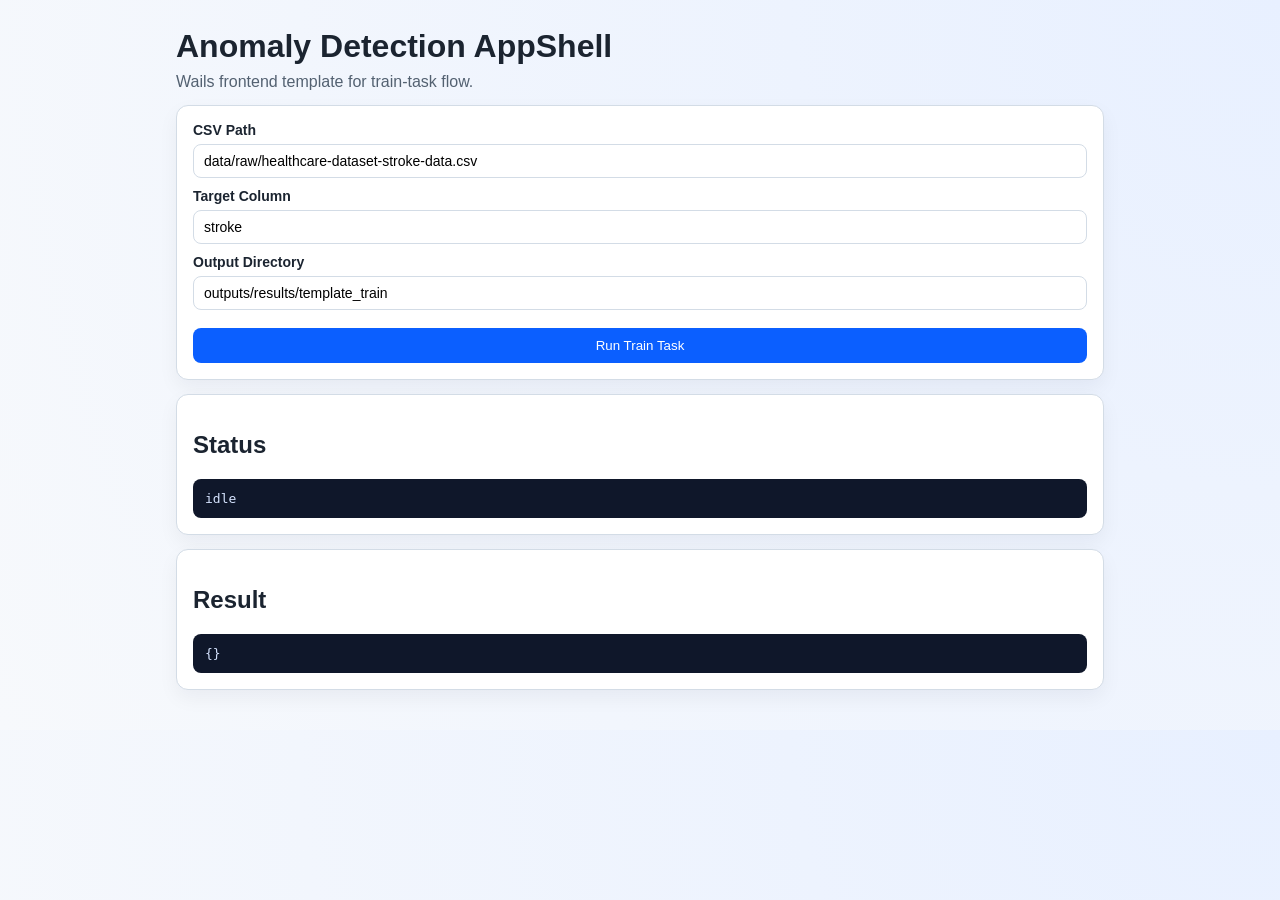
==== appshell/frontend/index.html @ bd03c935 "background" ====
<!doctype html>
<html lang="en">
  <head>
    <meta charset="UTF-8" />
    <meta name="viewport" content="width=device-width, initial-scale=1.0" />
    <title>Anomaly AppShell</title>
    <link rel="stylesheet" href="./src/style.css" />
  </head>
  <body>
    <main class="layout">
      <header>
        <h1>Anomaly Detection AppShell</h1>
        <p>Wails frontend template for train-task flow.</p>
      </header>

      <section class="card">
        <form id="train-form">
          <label>
            CSV Path
            <input id="csv-path" type="text" value="data/raw/healthcare-dataset-stroke-data.csv" required />
          </label>

          <label>
            Target Column
            <input id="target-col" type="text" value="stroke" required />
          </label>

          <label>
            Output Directory
            <input id="output-dir" type="text" value="outputs/results/template_train" />
          </label>

          <button id="run-btn" type="submit">Run Train Task</button>
        </form>
      </section>

      <section class="card">
        <h2>Status</h2>
        <pre id="status-box">idle</pre>
      </section>

      <section class="card">
        <h2>Result</h2>
        <pre id="result-box">{}</pre>
      </section>
    </main>

    <script type="module" src="./src/main.js"></script>
  </body>
</html>
---- appshell/frontend/src/style.css ----
:root {
  --bg: #f7f9fc;
  --fg: #1b2430;
  --card: #ffffff;
  --line: #d3dce6;
  --brand: #0b5fff;
}

* {
  box-sizing: border-box;
}

body {
  margin: 0;
  color: var(--fg);
  background: radial-gradient(circle at top right, #e8f0ff, var(--bg));
  font-family: "Segoe UI", "PingFang SC", "Microsoft YaHei", sans-serif;
}

.layout {
  max-width: 960px;
  margin: 0 auto;
  padding: 28px 16px 40px;
}

h1 {
  margin: 0 0 8px;
}

p {
  margin: 0;
  color: #536171;
}

.card {
  background: var(--card);
  border: 1px solid var(--line);
  border-radius: 12px;
  padding: 16px;
  margin-top: 14px;
  box-shadow: 0 8px 20px rgba(16, 24, 40, 0.05);
}

form {
  display: grid;
  grid-template-columns: 1fr;
  gap: 10px;
}

label {
  display: grid;
  gap: 6px;
  font-weight: 600;
  font-size: 14px;
}

input {
  padding: 8px 10px;
  border: 1px solid var(--line);
  border-radius: 8px;
  font-size: 14px;
}

button {
  margin-top: 8px;
  border: none;
  border-radius: 8px;
  padding: 10px 14px;
  color: #fff;
  background: var(--brand);
  cursor: pointer;
}

button:disabled {
  background: #8ea9de;
  cursor: not-allowed;
}

pre {
  margin: 0;
  padding: 12px;
  border-radius: 8px;
  background: #0f172a;
  color: #d6e4ff;
  white-space: pre-wrap;
  word-break: break-word;
}
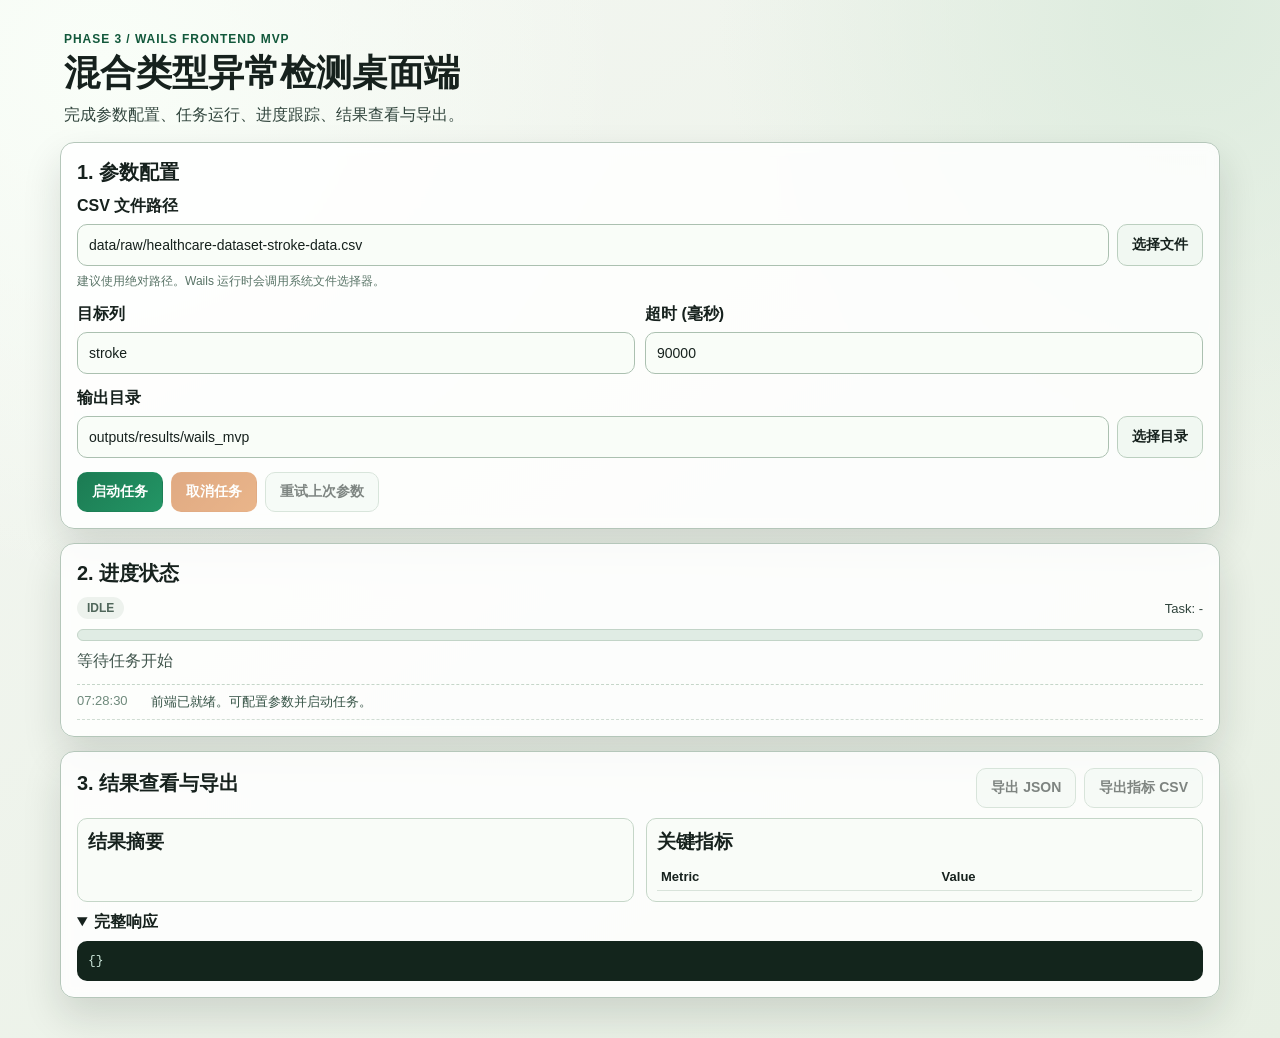
==== commit 8dc1a6d2: "phase3" ====
--- a/appshell/frontend/index.html
+++ b/appshell/frontend/index.html
@@ -1,50 +1,111 @@
 <!doctype html>
-<html lang="en">
+<html lang="zh-CN">
   <head>
     <meta charset="UTF-8" />
     <meta name="viewport" content="width=device-width, initial-scale=1.0" />
-    <title>Anomaly AppShell</title>
+    <title>Anomaly AppShell MVP</title>
     <link rel="stylesheet" href="./src/style.css" />
   </head>
   <body>
-    <main class="layout">
-      <header>
-        <h1>Anomaly Detection AppShell</h1>
-        <p>Wails frontend template for train-task flow.</p>
+    <main class="shell">
+      <header class="hero">
+        <p class="hero-kicker">Phase 3 / Wails Frontend MVP</p>
+        <h1>混合类型异常检测桌面端</h1>
+        <p class="hero-subtitle">完成参数配置、任务运行、进度跟踪、结果查看与导出。</p>
       </header>
 
-      <section class="card">
+      <section class="panel config-panel">
+        <h2>1. 参数配置</h2>
         <form id="train-form">
-          <label>
-            CSV Path
-            <input id="csv-path" type="text" value="data/raw/healthcare-dataset-stroke-data.csv" required />
-          </label>
+          <div class="field">
+            <label for="csv-path">CSV 文件路径</label>
+            <div class="row-input">
+              <input id="csv-path" type="text" value="data/raw/healthcare-dataset-stroke-data.csv" required />
+              <button id="choose-csv-btn" class="btn-secondary" type="button">选择文件</button>
+            </div>
+            <small>建议使用绝对路径。Wails 运行时会调用系统文件选择器。</small>
+          </div>
 
-          <label>
-            Target Column
-            <input id="target-col" type="text" value="stroke" required />
-          </label>
+          <div class="field-grid">
+            <div class="field">
+              <label for="target-col">目标列</label>
+              <input id="target-col" type="text" value="stroke" required />
+            </div>
+            <div class="field">
+              <label for="timeout-ms">超时 (毫秒)</label>
+              <input id="timeout-ms" type="number" value="90000" min="1000" step="1000" />
+            </div>
+          </div>
 
-          <label>
-            Output Directory
-            <input id="output-dir" type="text" value="outputs/results/template_train" />
-          </label>
+          <div class="field">
+            <label for="output-dir">输出目录</label>
+            <div class="row-input">
+              <input id="output-dir" type="text" value="outputs/results/wails_mvp" />
+              <button id="choose-output-btn" class="btn-secondary" type="button">选择目录</button>
+            </div>
+          </div>
 
-          <button id="run-btn" type="submit">Run Train Task</button>
+          <div class="actions">
+            <button id="run-btn" class="btn-primary" type="submit">启动任务</button>
+            <button id="cancel-btn" class="btn-warning" type="button" disabled>取消任务</button>
+            <button id="retry-btn" class="btn-secondary" type="button" disabled>重试上次参数</button>
+          </div>
         </form>
+        <input id="csv-file-input" type="file" accept=".csv,text/csv" hidden />
       </section>
 
-      <section class="card">
-        <h2>Status</h2>
-        <pre id="status-box">idle</pre>
+      <section class="panel progress-panel">
+        <h2>2. 进度状态</h2>
+        <div class="status-head">
+          <span id="status-pill" class="status-pill idle">idle</span>
+          <span id="task-id-label">Task: -</span>
+        </div>
+        <div class="progress-track">
+          <div id="progress-fill" class="progress-fill idle"></div>
+        </div>
+        <p id="status-message">等待任务开始</p>
+        <ul id="event-log" class="event-log"></ul>
       </section>
 
-      <section class="card">
-        <h2>Result</h2>
-        <pre id="result-box">{}</pre>
+      <section id="error-panel" class="panel error-panel hidden">
+        <h2>错误提示</h2>
+        <p id="error-message">-</p>
+        <p id="error-hint">可修复后点击“重试上次参数”。</p>
+      </section>
+
+      <section class="panel result-panel">
+        <div class="result-header">
+          <h2>3. 结果查看与导出</h2>
+          <div class="result-actions">
+            <button id="export-json-btn" class="btn-secondary" type="button" disabled>导出 JSON</button>
+            <button id="export-csv-btn" class="btn-secondary" type="button" disabled>导出指标 CSV</button>
+          </div>
+        </div>
+
+        <div class="result-grid">
+          <article class="result-card">
+            <h3>结果摘要</h3>
+            <dl id="result-summary"></dl>
+          </article>
+          <article class="result-card">
+            <h3>关键指标</h3>
+            <table class="metrics-table">
+              <thead>
+                <tr><th>Metric</th><th>Value</th></tr>
+              </thead>
+              <tbody id="metrics-table-body"></tbody>
+            </table>
+          </article>
+        </div>
+
+        <details open>
+          <summary>完整响应</summary>
+          <pre id="result-box">{}</pre>
+        </details>
       </section>
     </main>
 
     <script type="module" src="./src/main.js"></script>
   </body>
 </html>
+
--- a/appshell/frontend/src/style.css
+++ b/appshell/frontend/src/style.css
@@ -1,9 +1,15 @@
 :root {
-  --bg: #f7f9fc;
-  --fg: #1b2430;
-  --card: #ffffff;
-  --line: #d3dce6;
-  --brand: #0b5fff;
+  --bg-0: #f4f7f2;
+  --bg-1: #e7efe3;
+  --ink-0: #16211d;
+  --ink-1: #30443c;
+  --line: #b5c7ba;
+  --card: rgba(255, 255, 255, 0.84);
+  --brand: #1c7b53;
+  --brand-2: #12583b;
+  --warn: #c8641f;
+  --danger: #be2f2f;
+  --shadow: 0 18px 38px rgba(18, 37, 28, 0.14);
 }
 
 * {
@@ -12,76 +18,391 @@
 
 body {
   margin: 0;
-  color: var(--fg);
-  background: radial-gradient(circle at top right, #e8f0ff, var(--bg));
-  font-family: "Segoe UI", "PingFang SC", "Microsoft YaHei", sans-serif;
-}
-
-.layout {
-  max-width: 960px;
+  color: var(--ink-0);
+  background:
+    radial-gradient(circle at 8% 6%, #f9fef8 0, transparent 34%),
+    radial-gradient(circle at 93% 1%, #dcebdd 0, transparent 30%),
+    linear-gradient(145deg, var(--bg-0), var(--bg-1));
+  font-family: "Space Grotesk", "Noto Sans SC", "PingFang SC", "Microsoft YaHei", sans-serif;
+}
+
+.shell {
+  width: min(1180px, 96vw);
   margin: 0 auto;
-  padding: 28px 16px 40px;
+  padding: 24px 10px 40px;
+  display: grid;
+  grid-template-columns: 1fr;
+  gap: 14px;
+}
+
+.hero {
+  padding: 8px 4px 2px;
+  animation: rise-in 320ms ease-out both;
+}
+
+.hero-kicker {
+  margin: 0 0 6px;
+  letter-spacing: 0.08em;
+  text-transform: uppercase;
+  color: var(--brand-2);
+  font-weight: 700;
+  font-size: 12px;
 }
 
 h1 {
-  margin: 0 0 8px;
-}
-
-p {
   margin: 0;
-  color: #536171;
-}
-
-.card {
+  font-size: clamp(25px, 2.8vw, 36px);
+  line-height: 1.2;
+}
+
+.hero-subtitle {
+  margin: 10px 0 0;
+  color: var(--ink-1);
+}
+
+.panel {
   background: var(--card);
   border: 1px solid var(--line);
-  border-radius: 12px;
+  border-radius: 14px;
+  box-shadow: var(--shadow);
+  backdrop-filter: blur(6px);
   padding: 16px;
-  margin-top: 14px;
-  box-shadow: 0 8px 20px rgba(16, 24, 40, 0.05);
+  animation: rise-in 360ms ease-out both;
+}
+
+.panel h2 {
+  margin: 0 0 10px;
+  font-size: 20px;
 }
 
 form {
   display: grid;
-  grid-template-columns: 1fr;
+  gap: 14px;
+}
+
+.field {
+  display: grid;
+  gap: 7px;
+}
+
+.field-grid {
+  display: grid;
   gap: 10px;
+  grid-template-columns: repeat(2, minmax(0, 1fr));
 }
 
 label {
-  display: grid;
-  gap: 6px;
-  font-weight: 600;
+  font-weight: 650;
+}
+
+small {
+  color: #597467;
+  font-size: 12px;
+}
+
+.row-input {
+  display: grid;
+  grid-template-columns: 1fr auto;
+  gap: 8px;
+}
+
+input {
+  min-height: 42px;
+  padding: 8px 11px;
+  border-radius: 10px;
+  border: 1px solid #abc0b0;
+  background: #f9fdf8;
+  color: var(--ink-0);
   font-size: 14px;
 }
 
-input {
-  padding: 8px 10px;
-  border: 1px solid var(--line);
-  border-radius: 8px;
+input:focus {
+  border-color: var(--brand);
+  outline: 2px solid rgba(28, 123, 83, 0.18);
+}
+
+.actions {
+  display: flex;
+  flex-wrap: wrap;
+  gap: 8px;
+}
+
+button {
+  border: 1px solid transparent;
+  border-radius: 10px;
+  min-height: 40px;
+  padding: 8px 14px;
   font-size: 14px;
-}
-
-button {
-  margin-top: 8px;
-  border: none;
-  border-radius: 8px;
-  padding: 10px 14px;
+  font-weight: 700;
+  cursor: pointer;
+  transition: 0.18s ease;
+}
+
+button:disabled {
+  opacity: 0.55;
+  cursor: not-allowed;
+}
+
+.btn-primary {
   color: #fff;
-  background: var(--brand);
+  background: linear-gradient(135deg, var(--brand), #239565);
+}
+
+.btn-primary:hover:not(:disabled) {
+  filter: brightness(1.08);
+}
+
+.btn-secondary {
+  color: var(--ink-0);
+  background: #f1f8f2;
+  border-color: #bbcfbf;
+}
+
+.btn-secondary:hover:not(:disabled) {
+  background: #e9f2ea;
+}
+
+.btn-warning {
+  color: #fff;
+  background: linear-gradient(135deg, var(--warn), #d9782c);
+}
+
+.status-head {
+  display: flex;
+  justify-content: space-between;
+  align-items: center;
+  gap: 10px;
+  margin-bottom: 10px;
+}
+
+.status-pill {
+  border-radius: 999px;
+  padding: 4px 10px;
+  font-size: 12px;
+  font-weight: 700;
+  text-transform: uppercase;
+}
+
+.status-pill.idle {
+  background: #edf2ed;
+  color: #4f665a;
+}
+
+.status-pill.pending,
+.status-pill.running {
+  background: #d9f3e6;
+  color: #11623f;
+}
+
+.status-pill.succeeded {
+  background: #d2f1df;
+  color: #0f6b41;
+}
+
+.status-pill.failed,
+.status-pill.canceled,
+.status-pill.timed_out {
+  background: #f8dede;
+  color: #912b2b;
+}
+
+#task-id-label {
+  color: var(--ink-1);
+  font-size: 13px;
+}
+
+.progress-track {
+  width: 100%;
+  height: 12px;
+  border-radius: 99px;
+  overflow: hidden;
+  background: #e0ece4;
+  border: 1px solid #c2d4c7;
+}
+
+.progress-fill {
+  width: 0%;
+  height: 100%;
+  background: linear-gradient(90deg, #41a173, #1b7a52);
+  transition: width 220ms ease;
+}
+
+.progress-fill.running {
+  background: linear-gradient(90deg, #73bd95, #2f8d63, #73bd95);
+  background-size: 220% 100%;
+  animation: slide 1.2s linear infinite;
+}
+
+#status-message {
+  margin: 10px 0 0;
+  color: #41564d;
+}
+
+.event-log {
+  margin: 12px 0 0;
+  max-height: 180px;
+  overflow: auto;
+  padding: 0;
+  list-style: none;
+  border-top: 1px dashed #c5d6c9;
+}
+
+.event-log li {
+  border-bottom: 1px dashed #d0ddd3;
+  padding: 8px 0;
+  font-size: 13px;
+  color: #355245;
+  display: flex;
+  gap: 10px;
+}
+
+.event-time {
+  color: #6e897b;
+  width: 64px;
+  flex: 0 0 auto;
+}
+
+.error-panel {
+  border-color: #dfa8a8;
+  background: #fff2f2;
+}
+
+.error-panel h2 {
+  color: var(--danger);
+}
+
+.hidden {
+  display: none !important;
+}
+
+.result-header {
+  display: flex;
+  justify-content: space-between;
+  gap: 10px;
+  align-items: center;
+  margin-bottom: 10px;
+}
+
+.result-actions {
+  display: flex;
+  gap: 8px;
+}
+
+.result-grid {
+  display: grid;
+  grid-template-columns: repeat(2, minmax(0, 1fr));
+  gap: 12px;
+}
+
+.result-card {
+  border: 1px solid #c5d6c8;
+  background: #f9fcf8;
+  border-radius: 10px;
+  padding: 10px;
+}
+
+.result-card h3 {
+  margin: 0 0 8px;
+}
+
+dl {
+  margin: 0;
+  display: grid;
+  grid-template-columns: 120px 1fr;
+  gap: 6px 10px;
+}
+
+dt {
+  color: #5a7266;
+}
+
+dd {
+  margin: 0;
+  font-weight: 650;
+}
+
+.metrics-table {
+  width: 100%;
+  border-collapse: collapse;
+  font-size: 13px;
+}
+
+.metrics-table th,
+.metrics-table td {
+  border-bottom: 1px solid #d8e3da;
+  text-align: left;
+  padding: 6px 4px;
+}
+
+details {
+  margin-top: 10px;
+}
+
+summary {
   cursor: pointer;
-}
-
-button:disabled {
-  background: #8ea9de;
-  cursor: not-allowed;
+  font-weight: 700;
+  margin-bottom: 8px;
 }
 
 pre {
   margin: 0;
-  padding: 12px;
-  border-radius: 8px;
-  background: #0f172a;
-  color: #d6e4ff;
+  border-radius: 10px;
+  background: #13251c;
+  color: #cbe6d9;
+  padding: 11px;
+  max-height: 320px;
+  overflow: auto;
   white-space: pre-wrap;
   word-break: break-word;
-}
+  line-height: 1.35;
+}
+
+@keyframes slide {
+  to {
+    background-position: -220% 0;
+  }
+}
+
+@keyframes rise-in {
+  from {
+    opacity: 0;
+    transform: translateY(8px);
+  }
+  to {
+    opacity: 1;
+    transform: translateY(0);
+  }
+}
+
+@media (max-width: 900px) {
+  .field-grid {
+    grid-template-columns: 1fr;
+  }
+
+  .result-grid {
+    grid-template-columns: 1fr;
+  }
+
+  .result-header {
+    flex-direction: column;
+    align-items: flex-start;
+  }
+
+  .row-input {
+    grid-template-columns: 1fr;
+  }
+
+  .actions {
+    flex-direction: column;
+    align-items: stretch;
+  }
+
+  .result-actions {
+    width: 100%;
+  }
+
+  .result-actions button {
+    flex: 1;
+  }
+}
+
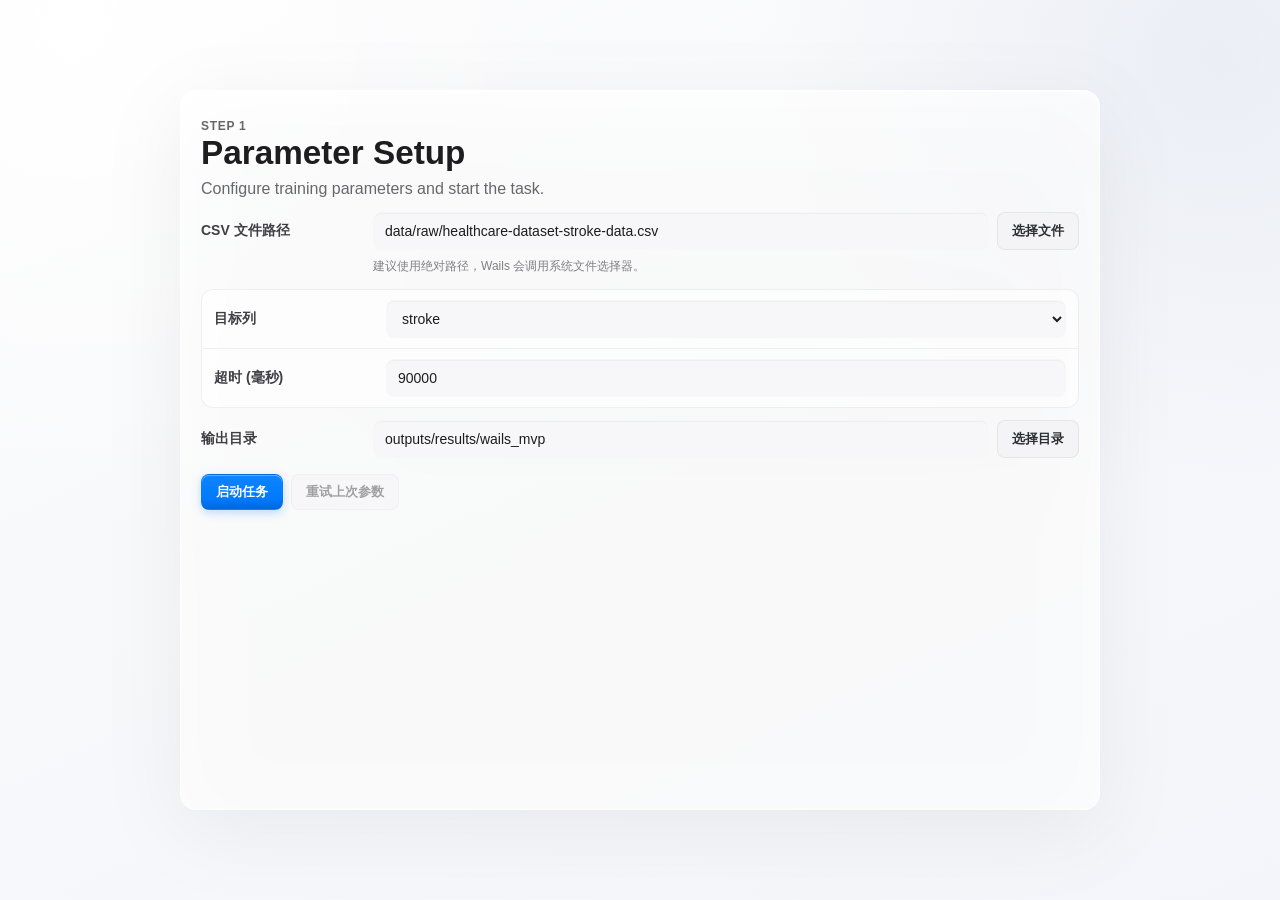
==== commit e006d105: "improved   detection algorithm" ====
--- a/appshell/frontend/index.html
+++ b/appshell/frontend/index.html
@@ -3,109 +3,139 @@
   <head>
     <meta charset="UTF-8" />
     <meta name="viewport" content="width=device-width, initial-scale=1.0" />
-    <title>Anomaly AppShell MVP</title>
+    <title>Anomaly AppShell Wizard</title>
     <link rel="stylesheet" href="./src/style.css" />
   </head>
   <body>
-    <main class="shell">
-      <header class="hero">
-        <p class="hero-kicker">Phase 3 / Wails Frontend MVP</p>
-        <h1>混合类型异常检测桌面端</h1>
-        <p class="hero-subtitle">完成参数配置、任务运行、进度跟踪、结果查看与导出。</p>
-      </header>
+    <main class="wizard-app">
+      <section class="wizard-stage">
+        <div id="wizard-card" class="wizard-card" data-step="config">
+          <div id="wizard-inner" class="wizard-inner">
+            <article class="wizard-face face-front">
+              <header class="face-head">
+                <p class="face-kicker" id="front-kicker">STEP 1</p>
+                <h1 id="front-title">参数配置</h1>
+                <p id="front-subtitle">设置训练参数并启动任务</p>
+              </header>
 
-      <section class="panel config-panel">
-        <h2>1. 参数配置</h2>
-        <form id="train-form">
-          <div class="field">
-            <label for="csv-path">CSV 文件路径</label>
-            <div class="row-input">
-              <input id="csv-path" type="text" value="data/raw/healthcare-dataset-stroke-data.csv" required />
-              <button id="choose-csv-btn" class="btn-secondary" type="button">选择文件</button>
-            </div>
-            <small>建议使用绝对路径。Wails 运行时会调用系统文件选择器。</small>
+              <section id="config-view" class="view-block">
+                <form id="train-form">
+                  <div class="field-row">
+                    <label for="csv-path">CSV 文件路径</label>
+                    <div class="field-control row-input">
+                      <input
+                        id="csv-path"
+                        type="text"
+                        value="data/raw/healthcare-dataset-stroke-data.csv"
+                        required
+                      />
+                      <button id="choose-csv-btn" class="btn-secondary" type="button">选择文件</button>
+                    </div>
+                  </div>
+
+                  <p class="field-note">建议使用绝对路径，Wails 会调用系统文件选择器。</p>
+
+                  <div class="group-list">
+                    <div class="field-row compact">
+                      <label for="target-col">目标列</label>
+                      <div class="field-control">
+                        <select id="target-col" required>
+                          <option value="stroke">stroke</option>
+                        </select>
+                      </div>
+                    </div>
+                    <div class="field-row compact">
+                      <label for="timeout-ms">超时 (毫秒)</label>
+                      <div class="field-control">
+                        <input id="timeout-ms" type="number" value="90000" min="1000" step="1000" />
+                      </div>
+                    </div>
+                  </div>
+
+                  <div class="field-row">
+                    <label for="output-dir">输出目录</label>
+                    <div class="field-control row-input">
+                      <input id="output-dir" type="text" value="outputs/results/wails_mvp" />
+                      <button id="choose-output-btn" class="btn-secondary" type="button">选择目录</button>
+                    </div>
+                  </div>
+
+                  <div class="actions">
+                    <button id="run-btn" class="btn-primary" type="submit">启动任务</button>
+                    <button id="retry-btn" class="btn-secondary" type="button" disabled>重试上次参数</button>
+                  </div>
+                </form>
+              </section>
+
+              <section id="result-view" class="view-block hidden">
+                <div class="result-header">
+                  <span id="status-pill" class="status-pill idle">idle</span>
+                  <span id="task-id-label">Task: -</span>
+                </div>
+
+                <div class="result-actions">
+                  <button id="new-task-btn" class="btn-secondary" type="button">新建任务</button>
+                  <button id="export-json-btn" class="btn-secondary" type="button" disabled>导出 JSON</button>
+                  <button id="export-csv-btn" class="btn-secondary" type="button" disabled>导出指标 CSV</button>
+                </div>
+
+                <div class="result-grid">
+                  <article class="result-card">
+                    <h2>结果摘要</h2>
+                    <dl id="result-summary"></dl>
+                  </article>
+                  <article class="result-card">
+                    <h2>关键指标</h2>
+                    <table class="metrics-table">
+                      <thead>
+                        <tr><th>Metric</th><th>Value</th></tr>
+                      </thead>
+                      <tbody id="metrics-table-body"></tbody>
+                    </table>
+                  </article>
+                </div>
+
+                <section class="response-shell">
+                  <div class="response-head">
+                    <h3>完整响应</h3>
+                    <button id="copy-json-btn" class="btn-ghost" type="button">复制</button>
+                  </div>
+                  <pre id="result-box">{}</pre>
+                </section>
+              </section>
+            </article>
+
+            <article class="wizard-face face-back">
+              <header class="face-head">
+                <p class="face-kicker">STEP 2</p>
+                <h1>进度状态</h1>
+                <p id="status-message">等待任务开始</p>
+              </header>
+
+              <section class="progress-panel">
+                <div class="progress-track">
+                  <div id="progress-fill" class="progress-fill idle"></div>
+                </div>
+                <ul id="event-log" class="event-log"></ul>
+              </section>
+
+              <section id="error-panel" class="error-panel hidden">
+                <h2>错误提示</h2>
+                <p id="error-message">-</p>
+                <p id="error-hint">可修复后点击“重试上次参数”。</p>
+              </section>
+
+              <div class="back-actions">
+                <button id="cancel-btn" class="btn-warning" type="button" disabled>取消任务</button>
+              </div>
+            </article>
           </div>
-
-          <div class="field-grid">
-            <div class="field">
-              <label for="target-col">目标列</label>
-              <input id="target-col" type="text" value="stroke" required />
-            </div>
-            <div class="field">
-              <label for="timeout-ms">超时 (毫秒)</label>
-              <input id="timeout-ms" type="number" value="90000" min="1000" step="1000" />
-            </div>
-          </div>
-
-          <div class="field">
-            <label for="output-dir">输出目录</label>
-            <div class="row-input">
-              <input id="output-dir" type="text" value="outputs/results/wails_mvp" />
-              <button id="choose-output-btn" class="btn-secondary" type="button">选择目录</button>
-            </div>
-          </div>
-
-          <div class="actions">
-            <button id="run-btn" class="btn-primary" type="submit">启动任务</button>
-            <button id="cancel-btn" class="btn-warning" type="button" disabled>取消任务</button>
-            <button id="retry-btn" class="btn-secondary" type="button" disabled>重试上次参数</button>
-          </div>
-        </form>
-        <input id="csv-file-input" type="file" accept=".csv,text/csv" hidden />
+        </div>
       </section>
 
-      <section class="panel progress-panel">
-        <h2>2. 进度状态</h2>
-        <div class="status-head">
-          <span id="status-pill" class="status-pill idle">idle</span>
-          <span id="task-id-label">Task: -</span>
-        </div>
-        <div class="progress-track">
-          <div id="progress-fill" class="progress-fill idle"></div>
-        </div>
-        <p id="status-message">等待任务开始</p>
-        <ul id="event-log" class="event-log"></ul>
-      </section>
-
-      <section id="error-panel" class="panel error-panel hidden">
-        <h2>错误提示</h2>
-        <p id="error-message">-</p>
-        <p id="error-hint">可修复后点击“重试上次参数”。</p>
-      </section>
-
-      <section class="panel result-panel">
-        <div class="result-header">
-          <h2>3. 结果查看与导出</h2>
-          <div class="result-actions">
-            <button id="export-json-btn" class="btn-secondary" type="button" disabled>导出 JSON</button>
-            <button id="export-csv-btn" class="btn-secondary" type="button" disabled>导出指标 CSV</button>
-          </div>
-        </div>
-
-        <div class="result-grid">
-          <article class="result-card">
-            <h3>结果摘要</h3>
-            <dl id="result-summary"></dl>
-          </article>
-          <article class="result-card">
-            <h3>关键指标</h3>
-            <table class="metrics-table">
-              <thead>
-                <tr><th>Metric</th><th>Value</th></tr>
-              </thead>
-              <tbody id="metrics-table-body"></tbody>
-            </table>
-          </article>
-        </div>
-
-        <details open>
-          <summary>完整响应</summary>
-          <pre id="result-box">{}</pre>
-        </details>
-      </section>
+      <input id="csv-file-input" type="file" accept=".csv,text/csv" hidden />
     </main>
 
     <script type="module" src="./src/main.js"></script>
   </body>
 </html>
-
--- a/appshell/frontend/src/style.css
+++ b/appshell/frontend/src/style.css
@@ -1,103 +1,177 @@
 :root {
-  --bg-0: #f4f7f2;
-  --bg-1: #e7efe3;
-  --ink-0: #16211d;
-  --ink-1: #30443c;
-  --line: #b5c7ba;
-  --card: rgba(255, 255, 255, 0.84);
-  --brand: #1c7b53;
-  --brand-2: #12583b;
-  --warn: #c8641f;
-  --danger: #be2f2f;
-  --shadow: 0 18px 38px rgba(18, 37, 28, 0.14);
+  --bg: #f5f5f7;
+  --text-main: #1d1d1f;
+  --text-sub: #66666d;
+  --line: rgba(0, 0, 0, 0.06);
+  --line-soft: rgba(255, 255, 255, 0.5);
+  --card-bg: rgba(255, 255, 255, 0.7);
+  --primary: #007aff;
+  --primary-dark: #0067d8;
+  --danger: #d14a45;
+  --focus-ring: 0 0 0 3px rgba(0, 122, 255, 0.22);
+  --shadow-card: 0 20px 40px rgba(0, 0, 0, 0.08);
+  --shadow-card-lift: 0 28px 54px rgba(0, 0, 0, 0.11);
+  --radius-card: 16px;
 }
 
 * {
   box-sizing: border-box;
 }
 
+html,
 body {
-  margin: 0;
-  color: var(--ink-0);
+  min-height: 100%;
+}
+
+body {
+  margin: 0;
+  color: var(--text-main);
   background:
-    radial-gradient(circle at 8% 6%, #f9fef8 0, transparent 34%),
-    radial-gradient(circle at 93% 1%, #dcebdd 0, transparent 30%),
-    linear-gradient(145deg, var(--bg-0), var(--bg-1));
-  font-family: "Space Grotesk", "Noto Sans SC", "PingFang SC", "Microsoft YaHei", sans-serif;
-}
-
-.shell {
-  width: min(1180px, 96vw);
-  margin: 0 auto;
-  padding: 24px 10px 40px;
-  display: grid;
-  grid-template-columns: 1fr;
-  gap: 14px;
-}
-
-.hero {
-  padding: 8px 4px 2px;
-  animation: rise-in 320ms ease-out both;
-}
-
-.hero-kicker {
-  margin: 0 0 6px;
-  letter-spacing: 0.08em;
+    radial-gradient(circle at 6% 3%, rgba(255, 255, 255, 0.92), transparent 32%),
+    radial-gradient(circle at 95% 6%, rgba(221, 227, 239, 0.5), transparent 30%),
+    linear-gradient(155deg, rgba(255, 255, 255, 0.7), rgba(243, 245, 250, 0.82)),
+    var(--bg);
+  font-family:
+    -apple-system,
+    BlinkMacSystemFont,
+    "SF Pro Text",
+    "Helvetica Neue",
+    Arial,
+    "PingFang SC",
+    sans-serif;
+}
+
+.wizard-app {
+  min-height: 100vh;
+  padding: 20px;
+  display: grid;
+  place-items: center;
+}
+
+.wizard-stage {
+  width: min(920px, 95vw);
+  perspective: 1000px;
+}
+
+.wizard-card {
+  width: 100%;
+  height: min(720px, calc(100vh - 52px));
+  min-height: 620px;
+  position: relative;
+  border-radius: var(--radius-card);
+  filter: drop-shadow(var(--shadow-card));
+  transition: filter 0.72s cubic-bezier(0.175, 0.885, 0.32, 1.275);
+}
+
+.wizard-card[data-step="progress"],
+.wizard-card[data-step="result"] {
+  filter: drop-shadow(var(--shadow-card-lift));
+}
+
+.wizard-inner {
+  width: 100%;
+  height: 100%;
+  position: relative;
+  transform-style: preserve-3d;
+  transition:
+    transform 0.72s cubic-bezier(0.175, 0.885, 0.32, 1.275),
+    box-shadow 0.72s cubic-bezier(0.175, 0.885, 0.32, 1.275);
+}
+
+.wizard-face {
+  position: absolute;
+  inset: 0;
+  border-radius: var(--radius-card);
+  border: 1px solid var(--line-soft);
+  background: var(--card-bg);
+  backdrop-filter: blur(26px) saturate(165%);
+  -webkit-backdrop-filter: blur(26px) saturate(165%);
+  overflow: hidden;
+  backface-visibility: hidden;
+  -webkit-backface-visibility: hidden;
+  display: flex;
+  flex-direction: column;
+  padding: 20px;
+  box-shadow:
+    inset 0 1px 0 rgba(255, 255, 255, 0.56),
+    inset 0 -1px 0 rgba(255, 255, 255, 0.23);
+}
+
+.face-back {
+  transform: rotateY(180deg);
+}
+
+.face-head {
+  margin-bottom: 14px;
+}
+
+.face-kicker {
+  margin: 0 0 8px;
+  color: #7a7a81;
+  font-size: 12px;
+  font-weight: 700;
+  letter-spacing: 0.06em;
   text-transform: uppercase;
-  color: var(--brand-2);
+}
+
+h1 {
+  margin: 0;
+  font-size: clamp(25px, 2.6vw, 34px);
+  line-height: 1.18;
+  color: var(--text-main);
   font-weight: 700;
+}
+
+.face-head p {
+  margin: 8px 0 0;
+  color: var(--text-sub);
+}
+
+.view-block {
+  min-height: 0;
+}
+
+form {
+  display: grid;
+  gap: 12px;
+}
+
+.field-row {
+  display: grid;
+  grid-template-columns: 160px minmax(0, 1fr);
+  gap: 12px;
+  align-items: center;
+}
+
+.field-row.compact {
+  padding: 10px 12px;
+}
+
+label {
+  color: #3f3f45;
+  font-size: 14px;
+  font-weight: 600;
+}
+
+.field-control {
+  min-width: 0;
+}
+
+.field-note {
+  margin: -4px 0 2px 172px;
+  color: #7e7e86;
   font-size: 12px;
 }
 
-h1 {
-  margin: 0;
-  font-size: clamp(25px, 2.8vw, 36px);
-  line-height: 1.2;
-}
-
-.hero-subtitle {
-  margin: 10px 0 0;
-  color: var(--ink-1);
-}
-
-.panel {
-  background: var(--card);
+.group-list {
   border: 1px solid var(--line);
-  border-radius: 14px;
-  box-shadow: var(--shadow);
-  backdrop-filter: blur(6px);
-  padding: 16px;
-  animation: rise-in 360ms ease-out both;
-}
-
-.panel h2 {
-  margin: 0 0 10px;
-  font-size: 20px;
-}
-
-form {
-  display: grid;
-  gap: 14px;
-}
-
-.field {
-  display: grid;
-  gap: 7px;
-}
-
-.field-grid {
-  display: grid;
-  gap: 10px;
-  grid-template-columns: repeat(2, minmax(0, 1fr));
-}
-
-label {
-  font-weight: 650;
-}
-
-small {
-  color: #597467;
-  font-size: 12px;
+  border-radius: 12px;
+  overflow: hidden;
+  background: rgba(255, 255, 255, 0.52);
+}
+
+.group-list .field-row + .field-row {
+  border-top: 1px solid var(--line);
 }
 
 .row-input {
@@ -107,67 +181,197 @@
 }
 
 input {
-  min-height: 42px;
+  width: 100%;
+  min-height: 38px;
+  border: 1px solid transparent;
+  border-radius: 8px;
   padding: 8px 11px;
-  border-radius: 10px;
-  border: 1px solid #abc0b0;
-  background: #f9fdf8;
-  color: var(--ink-0);
+  color: var(--text-main);
+  background: rgba(247, 247, 250, 0.95);
+  box-shadow: inset 0 1px 1px rgba(0, 0, 0, 0.04);
   font-size: 14px;
+  transition:
+    border-color 140ms ease,
+    box-shadow 140ms ease,
+    background-color 140ms ease;
+}
+
+select {
+  width: 100%;
+  min-height: 38px;
+  border: 1px solid transparent;
+  border-radius: 8px;
+  padding: 8px 11px;
+  color: var(--text-main);
+  background: rgba(247, 247, 250, 0.95);
+  box-shadow: inset 0 1px 1px rgba(0, 0, 0, 0.04);
+  font-size: 14px;
+  transition:
+    border-color 140ms ease,
+    box-shadow 140ms ease,
+    background-color 140ms ease;
 }
 
 input:focus {
-  border-color: var(--brand);
-  outline: 2px solid rgba(28, 123, 83, 0.18);
+  border-color: rgba(0, 122, 255, 0.45);
+  outline: none;
+  box-shadow: var(--focus-ring), inset 0 1px 1px rgba(0, 0, 0, 0.03);
+  background: #ffffff;
+}
+
+select:focus {
+  border-color: rgba(0, 122, 255, 0.45);
+  outline: none;
+  box-shadow: var(--focus-ring), inset 0 1px 1px rgba(0, 0, 0, 0.03);
+  background: #ffffff;
+}
+
+button {
+  min-height: 36px;
+  border: 1px solid transparent;
+  border-radius: 8px;
+  padding: 0 14px;
+  font-size: 13px;
+  font-weight: 600;
+  cursor: pointer;
+  transition: all 160ms ease;
+}
+
+button:disabled {
+  opacity: 0.44;
+  cursor: not-allowed;
+}
+
+.actions,
+.result-actions,
+.back-actions {
+  display: flex;
+  gap: 8px;
+  flex-wrap: wrap;
 }
 
 .actions {
+  padding-top: 4px;
+}
+
+.btn-primary {
+  color: #ffffff;
+  background: linear-gradient(180deg, #0d84ff 0%, var(--primary) 70%, var(--primary-dark) 100%);
+  box-shadow:
+    inset 0 1px 0 rgba(255, 255, 255, 0.34),
+    0 3px 10px rgba(0, 122, 255, 0.25);
+}
+
+.btn-primary:hover:not(:disabled) {
+  filter: brightness(1.05);
+}
+
+.btn-secondary,
+.btn-warning {
+  color: #2e2f34;
+  border-color: var(--line);
+  background: rgba(244, 244, 247, 0.95);
+}
+
+.btn-secondary:hover:not(:disabled),
+.btn-warning:hover:not(:disabled) {
+  background: rgba(234, 235, 240, 0.98);
+}
+
+.btn-warning:hover:not(:disabled) {
+  color: var(--danger);
+  border-color: rgba(209, 74, 69, 0.35);
+}
+
+.btn-ghost {
+  min-height: 30px;
+  border-radius: 999px;
+  color: #d8e4ff;
+  border-color: rgba(255, 255, 255, 0.2);
+  background: rgba(255, 255, 255, 0.08);
+}
+
+.btn-ghost:hover:not(:disabled) {
+  background: rgba(255, 255, 255, 0.16);
+}
+
+.progress-panel {
+  min-height: 0;
+  display: grid;
+  grid-template-rows: auto 1fr;
+  gap: 14px;
+}
+
+.progress-track {
+  width: 100%;
+  height: 5px;
+  border-radius: 999px;
+  overflow: hidden;
+  background: #e7e8ec;
+}
+
+.progress-fill {
+  width: 0%;
+  height: 100%;
+  border-radius: inherit;
+  background: linear-gradient(90deg, #2f8eff, #007aff);
+  transition: width 220ms ease;
+}
+
+.progress-fill.running {
+  background: linear-gradient(90deg, #5ca8ff, #007aff, #5ca8ff);
+  background-size: 220% 100%;
+  animation: flow 1.25s linear infinite;
+}
+
+.event-log {
+  list-style: none;
+  margin: 0;
+  padding: 0;
+  max-height: 360px;
+  overflow: auto;
+  border-top: 1px solid var(--line);
+}
+
+.event-log li {
   display: flex;
-  flex-wrap: wrap;
-  gap: 8px;
-}
-
-button {
-  border: 1px solid transparent;
-  border-radius: 10px;
-  min-height: 40px;
-  padding: 8px 14px;
-  font-size: 14px;
-  font-weight: 700;
-  cursor: pointer;
-  transition: 0.18s ease;
-}
-
-button:disabled {
-  opacity: 0.55;
-  cursor: not-allowed;
-}
-
-.btn-primary {
-  color: #fff;
-  background: linear-gradient(135deg, var(--brand), #239565);
-}
-
-.btn-primary:hover:not(:disabled) {
-  filter: brightness(1.08);
-}
-
-.btn-secondary {
-  color: var(--ink-0);
-  background: #f1f8f2;
-  border-color: #bbcfbf;
-}
-
-.btn-secondary:hover:not(:disabled) {
-  background: #e9f2ea;
-}
-
-.btn-warning {
-  color: #fff;
-  background: linear-gradient(135deg, var(--warn), #d9782c);
-}
-
-.status-head {
+  gap: 10px;
+  padding: 8px 0;
+  border-bottom: 1px solid var(--line);
+  color: #4a4b53;
+  font-size: 13px;
+}
+
+.event-time {
+  width: 64px;
+  flex: 0 0 auto;
+  color: #7f8088;
+}
+
+.error-panel {
+  margin-top: 12px;
+  border-radius: 12px;
+  border: 1px solid rgba(209, 74, 69, 0.28);
+  background: rgba(255, 240, 240, 0.82);
+  padding: 12px;
+}
+
+.error-panel h2 {
+  margin: 0 0 8px;
+  font-size: 15px;
+  color: #a43431;
+}
+
+.error-panel p {
+  margin: 0;
+}
+
+.error-panel p + p {
+  margin-top: 6px;
+  color: #7a5958;
+}
+
+.result-header {
   display: flex;
   justify-content: space-between;
   align-items: center;
@@ -178,147 +382,75 @@
 .status-pill {
   border-radius: 999px;
   padding: 4px 10px;
-  font-size: 12px;
+  font-size: 11px;
+  letter-spacing: 0.05em;
+  text-transform: uppercase;
   font-weight: 700;
-  text-transform: uppercase;
 }
 
 .status-pill.idle {
-  background: #edf2ed;
-  color: #4f665a;
+  background: #efeff3;
+  color: #60616a;
 }
 
 .status-pill.pending,
 .status-pill.running {
-  background: #d9f3e6;
-  color: #11623f;
+  background: rgba(0, 122, 255, 0.14);
+  color: #0453ad;
 }
 
 .status-pill.succeeded {
-  background: #d2f1df;
-  color: #0f6b41;
+  background: rgba(50, 173, 106, 0.17);
+  color: #0f7e46;
 }
 
 .status-pill.failed,
 .status-pill.canceled,
 .status-pill.timed_out {
-  background: #f8dede;
-  color: #912b2b;
+  background: rgba(209, 74, 69, 0.16);
+  color: #a53431;
 }
 
 #task-id-label {
-  color: var(--ink-1);
+  color: #6b6c74;
   font-size: 13px;
 }
 
-.progress-track {
-  width: 100%;
-  height: 12px;
-  border-radius: 99px;
-  overflow: hidden;
-  background: #e0ece4;
-  border: 1px solid #c2d4c7;
-}
-
-.progress-fill {
-  width: 0%;
-  height: 100%;
-  background: linear-gradient(90deg, #41a173, #1b7a52);
-  transition: width 220ms ease;
-}
-
-.progress-fill.running {
-  background: linear-gradient(90deg, #73bd95, #2f8d63, #73bd95);
-  background-size: 220% 100%;
-  animation: slide 1.2s linear infinite;
-}
-
-#status-message {
-  margin: 10px 0 0;
-  color: #41564d;
-}
-
-.event-log {
-  margin: 12px 0 0;
-  max-height: 180px;
-  overflow: auto;
-  padding: 0;
-  list-style: none;
-  border-top: 1px dashed #c5d6c9;
-}
-
-.event-log li {
-  border-bottom: 1px dashed #d0ddd3;
-  padding: 8px 0;
-  font-size: 13px;
-  color: #355245;
-  display: flex;
+.result-grid {
+  display: grid;
+  grid-template-columns: repeat(2, minmax(0, 1fr));
   gap: 10px;
-}
-
-.event-time {
-  color: #6e897b;
-  width: 64px;
-  flex: 0 0 auto;
-}
-
-.error-panel {
-  border-color: #dfa8a8;
-  background: #fff2f2;
-}
-
-.error-panel h2 {
-  color: var(--danger);
-}
-
-.hidden {
-  display: none !important;
-}
-
-.result-header {
-  display: flex;
-  justify-content: space-between;
-  gap: 10px;
-  align-items: center;
-  margin-bottom: 10px;
-}
-
-.result-actions {
-  display: flex;
-  gap: 8px;
-}
-
-.result-grid {
-  display: grid;
-  grid-template-columns: repeat(2, minmax(0, 1fr));
-  gap: 12px;
+  margin-top: 10px;
 }
 
 .result-card {
-  border: 1px solid #c5d6c8;
-  background: #f9fcf8;
-  border-radius: 10px;
-  padding: 10px;
-}
-
-.result-card h3 {
-  margin: 0 0 8px;
+  border-radius: 12px;
+  border: 1px solid var(--line);
+  background: rgba(255, 255, 255, 0.56);
+  padding: 12px;
+}
+
+.result-card h2 {
+  margin: 0 0 10px;
+  font-size: 15px;
+  font-weight: 650;
 }
 
 dl {
   margin: 0;
   display: grid;
   grid-template-columns: 120px 1fr;
-  gap: 6px 10px;
+  gap: 7px 10px;
 }
 
 dt {
-  color: #5a7266;
+  color: #6b6c75;
 }
 
 dd {
   margin: 0;
-  font-weight: 650;
+  color: #222227;
+  font-weight: 600;
 }
 
 .metrics-table {
@@ -329,80 +461,106 @@
 
 .metrics-table th,
 .metrics-table td {
-  border-bottom: 1px solid #d8e3da;
   text-align: left;
   padding: 6px 4px;
-}
-
-details {
-  margin-top: 10px;
-}
-
-summary {
-  cursor: pointer;
-  font-weight: 700;
-  margin-bottom: 8px;
+  border-bottom: 1px solid var(--line);
+}
+
+.response-shell {
+  margin-top: 12px;
+  border-radius: 12px;
+  overflow: hidden;
+  border: 1px solid rgba(255, 255, 255, 0.08);
+  background:
+    linear-gradient(180deg, rgba(34, 37, 45, 0.92), rgba(23, 24, 31, 0.95)),
+    rgba(24, 24, 29, 0.94);
+  box-shadow:
+    inset 0 1px 0 rgba(255, 255, 255, 0.08),
+    0 10px 20px rgba(11, 11, 14, 0.24);
+}
+
+.response-head {
+  min-height: 40px;
+  display: flex;
+  justify-content: space-between;
+  align-items: center;
+  padding: 8px 10px;
+  border-bottom: 1px solid rgba(255, 255, 255, 0.1);
+  background: rgba(255, 255, 255, 0.04);
+}
+
+.response-head h3 {
+  margin: 0;
+  color: #d7dce8;
+  font-size: 13px;
+  font-weight: 650;
 }
 
 pre {
   margin: 0;
-  border-radius: 10px;
-  background: #13251c;
-  color: #cbe6d9;
-  padding: 11px;
-  max-height: 320px;
+  max-height: 220px;
   overflow: auto;
+  padding: 12px 14px;
+  color: #dce8ff;
+  font-size: 12.5px;
+  line-height: 1.45;
   white-space: pre-wrap;
   word-break: break-word;
-  line-height: 1.35;
-}
-
-@keyframes slide {
+  background: transparent;
+}
+
+.hidden {
+  display: none !important;
+}
+
+@keyframes flow {
   to {
     background-position: -220% 0;
   }
 }
 
-@keyframes rise-in {
-  from {
-    opacity: 0;
-    transform: translateY(8px);
-  }
-  to {
-    opacity: 1;
-    transform: translateY(0);
-  }
-}
-
 @media (max-width: 900px) {
-  .field-grid {
+  .wizard-app {
+    padding: 10px;
+  }
+
+  .wizard-card {
+    min-height: 640px;
+    height: calc(100vh - 20px);
+  }
+
+  .wizard-face {
+    padding: 16px;
+  }
+
+  .field-row {
     grid-template-columns: 1fr;
+    gap: 7px;
+  }
+
+  .field-note {
+    margin-left: 0;
+  }
+
+  .row-input {
+    grid-template-columns: 1fr;
+  }
+
+  .actions,
+  .back-actions {
+    flex-direction: column;
+  }
+
+  .result-actions {
+    width: 100%;
+    flex-wrap: wrap;
+  }
+
+  .result-actions button {
+    flex: 1;
   }
 
   .result-grid {
     grid-template-columns: 1fr;
   }
-
-  .result-header {
-    flex-direction: column;
-    align-items: flex-start;
-  }
-
-  .row-input {
-    grid-template-columns: 1fr;
-  }
-
-  .actions {
-    flex-direction: column;
-    align-items: stretch;
-  }
-
-  .result-actions {
-    width: 100%;
-  }
-
-  .result-actions button {
-    flex: 1;
-  }
-}
-
+}
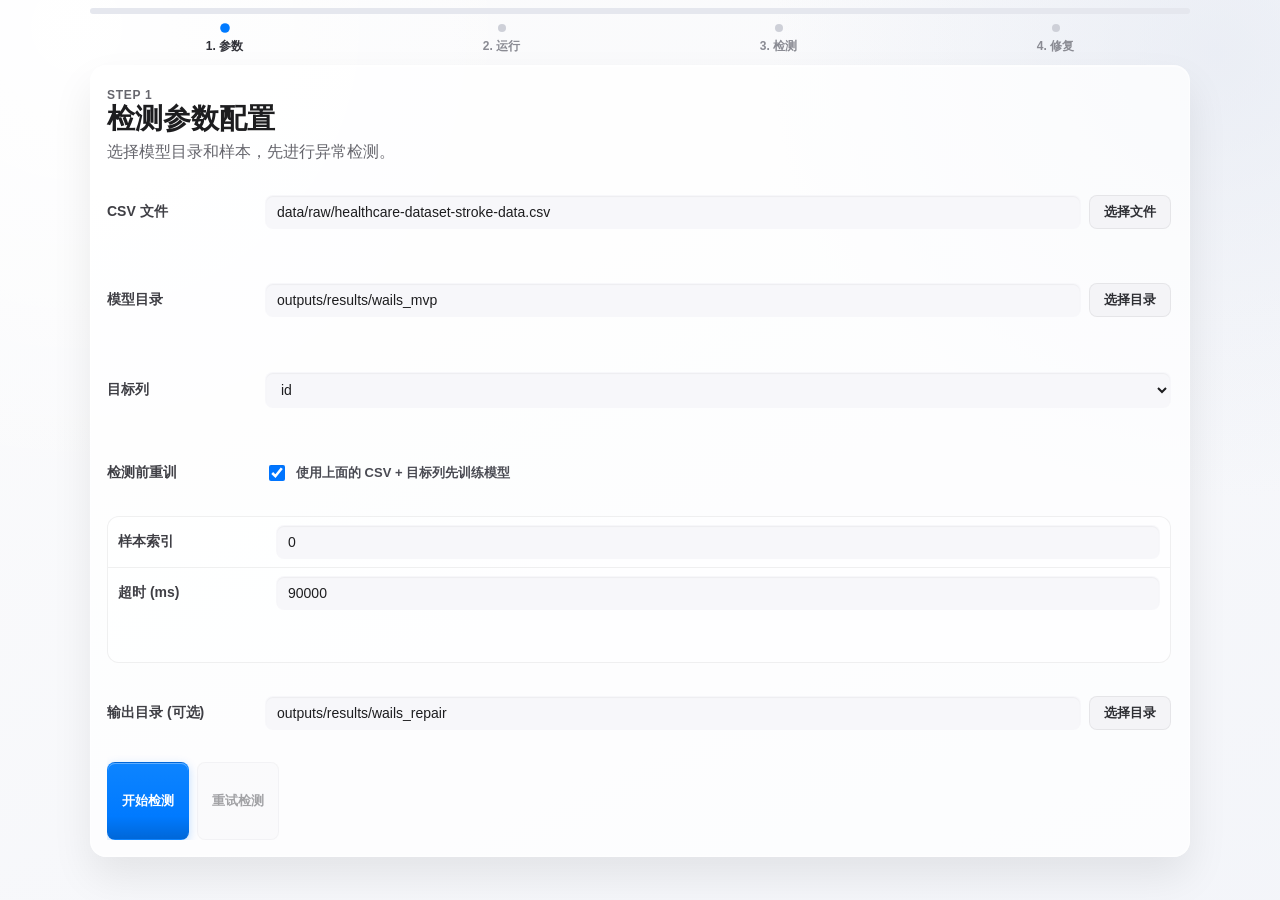
==== commit 4a552b3d: "UI1" ====
--- a/appshell/frontend/index.html
+++ b/appshell/frontend/index.html
@@ -1,139 +1,188 @@
-<!doctype html>
+﻿<!doctype html>
 <html lang="zh-CN">
   <head>
     <meta charset="UTF-8" />
     <meta name="viewport" content="width=device-width, initial-scale=1.0" />
-    <title>Anomaly AppShell Wizard</title>
+    <title>Anomaly Repair Wizard</title>
     <link rel="stylesheet" href="./src/style.css" />
   </head>
   <body>
     <main class="wizard-app">
       <section class="wizard-stage">
-        <div id="wizard-card" class="wizard-card" data-step="config">
-          <div id="wizard-inner" class="wizard-inner">
-            <article class="wizard-face face-front">
-              <header class="face-head">
-                <p class="face-kicker" id="front-kicker">STEP 1</p>
-                <h1 id="front-title">参数配置</h1>
-                <p id="front-subtitle">设置训练参数并启动任务</p>
+        <header class="stage-header">
+          <div class="stage-track">
+            <div id="stage-fill" class="stage-fill"></div>
+          </div>
+          <ol id="stage-steps" class="stage-steps">
+            <li data-step="config">1. 参数</li>
+            <li data-step="progress">2. 运行</li>
+            <li data-step="result">3. 检测</li>
+            <li data-step="repair">4. 修复</li>
+          </ol>
+        </header>
+
+        <div class="wheel-frame">
+          <div id="wheel-orbit" class="wheel-orbit">
+            <article id="wizard-card" class="wizard-card">
+              <header class="card-head">
+                <p id="card-kicker" class="card-kicker">STEP 1</p>
+                <h1 id="card-title">检测参数配置</h1>
+                <p id="card-subtitle">选择模型目录和样本，先进行异常检测。</p>
               </header>
 
-              <section id="config-view" class="view-block">
-                <form id="train-form">
+              <section id="step-config" class="card-step">
+                <form id="detect-form">
                   <div class="field-row">
-                    <label for="csv-path">CSV 文件路径</label>
+                    <label for="csv-path">CSV 文件</label>
                     <div class="field-control row-input">
-                      <input
-                        id="csv-path"
-                        type="text"
-                        value="data/raw/healthcare-dataset-stroke-data.csv"
-                        required
-                      />
+                      <input id="csv-path" type="text" value="data/raw/healthcare-dataset-stroke-data.csv" />
                       <button id="choose-csv-btn" class="btn-secondary" type="button">选择文件</button>
                     </div>
                   </div>
 
-                  <p class="field-note">建议使用绝对路径，Wails 会调用系统文件选择器。</p>
+                  <div class="field-row">
+                    <label for="model-dir">模型目录</label>
+                    <div class="field-control row-input">
+                      <input id="model-dir" type="text" value="outputs/results/wails_mvp" required />
+                      <button id="choose-model-btn" class="btn-secondary" type="button">选择目录</button>
+                    </div>
+                  </div>
+
+                  <div class="field-row">
+                    <label for="target-col">目标列</label>
+                    <div class="field-control">
+                      <select id="target-col"></select>
+                    </div>
+                  </div>
+
+                  <div class="field-row">
+                    <label for="retrain-model">检测前重训</label>
+                    <div class="field-control inline-check">
+                      <label class="toggle-row">
+                        <input id="retrain-model" type="checkbox" checked />
+                        <span>使用上面的 CSV + 目标列先训练模型</span>
+                      </label>
+                    </div>
+                  </div>
 
                   <div class="group-list">
                     <div class="field-row compact">
-                      <label for="target-col">目标列</label>
+                      <label for="sample-index">样本索引</label>
                       <div class="field-control">
-                        <select id="target-col" required>
-                          <option value="stroke">stroke</option>
-                        </select>
+                        <input id="sample-index" type="number" value="0" min="0" step="1" required />
                       </div>
                     </div>
                     <div class="field-row compact">
-                      <label for="timeout-ms">超时 (毫秒)</label>
+                      <label for="timeout-ms">超时 (ms)</label>
                       <div class="field-control">
-                        <input id="timeout-ms" type="number" value="90000" min="1000" step="1000" />
+                        <input id="timeout-ms" type="number" value="90000" min="1000" step="1000" required />
                       </div>
                     </div>
                   </div>
 
                   <div class="field-row">
-                    <label for="output-dir">输出目录</label>
+                    <label for="output-dir">输出目录 (可选)</label>
                     <div class="field-control row-input">
-                      <input id="output-dir" type="text" value="outputs/results/wails_mvp" />
+                      <input id="output-dir" type="text" value="outputs/results/wails_repair" />
                       <button id="choose-output-btn" class="btn-secondary" type="button">选择目录</button>
                     </div>
                   </div>
 
                   <div class="actions">
-                    <button id="run-btn" class="btn-primary" type="submit">启动任务</button>
-                    <button id="retry-btn" class="btn-secondary" type="button" disabled>重试上次参数</button>
+                    <button id="run-detect-btn" class="btn-primary" type="submit">开始检测</button>
+                    <button id="retry-detect-btn" class="btn-secondary" type="button" disabled>重试检测</button>
                   </div>
                 </form>
+                <input id="csv-file-input" class="hidden" type="file" accept=".csv,text/csv" />
               </section>
 
-              <section id="result-view" class="view-block hidden">
-                <div class="result-header">
+              <section id="step-progress" class="card-step hidden">
+                <div class="status-row">
                   <span id="status-pill" class="status-pill idle">idle</span>
                   <span id="task-id-label">Task: -</span>
                 </div>
 
-                <div class="result-actions">
-                  <button id="new-task-btn" class="btn-secondary" type="button">新建任务</button>
-                  <button id="export-json-btn" class="btn-secondary" type="button" disabled>导出 JSON</button>
-                  <button id="export-csv-btn" class="btn-secondary" type="button" disabled>导出指标 CSV</button>
-                </div>
+                <p id="status-message" class="status-message">等待任务开始</p>
 
-                <div class="result-grid">
-                  <article class="result-card">
-                    <h2>结果摘要</h2>
-                    <dl id="result-summary"></dl>
-                  </article>
-                  <article class="result-card">
-                    <h2>关键指标</h2>
-                    <table class="metrics-table">
-                      <thead>
-                        <tr><th>Metric</th><th>Value</th></tr>
-                      </thead>
-                      <tbody id="metrics-table-body"></tbody>
-                    </table>
-                  </article>
-                </div>
-
-                <section class="response-shell">
-                  <div class="response-head">
-                    <h3>完整响应</h3>
-                    <button id="copy-json-btn" class="btn-ghost" type="button">复制</button>
-                  </div>
-                  <pre id="result-box">{}</pre>
-                </section>
-              </section>
-            </article>
-
-            <article class="wizard-face face-back">
-              <header class="face-head">
-                <p class="face-kicker">STEP 2</p>
-                <h1>进度状态</h1>
-                <p id="status-message">等待任务开始</p>
-              </header>
-
-              <section class="progress-panel">
                 <div class="progress-track">
                   <div id="progress-fill" class="progress-fill idle"></div>
                 </div>
+
                 <ul id="event-log" class="event-log"></ul>
+
+                <section id="error-panel" class="error-panel hidden">
+                  <h2>错误提示</h2>
+                  <p id="error-message">-</p>
+                  <p id="error-hint">修正后可重试。</p>
+                </section>
+
+                <div class="back-actions">
+                  <button id="cancel-btn" class="btn-warning" type="button" disabled>取消任务</button>
+                </div>
               </section>
 
-              <section id="error-panel" class="error-panel hidden">
-                <h2>错误提示</h2>
-                <p id="error-message">-</p>
-                <p id="error-hint">可修复后点击“重试上次参数”。</p>
+              <section id="step-result" class="card-step hidden">
+                <div class="result-grid">
+                  <article class="result-card">
+                    <h2>检测摘要</h2>
+                    <dl id="detection-summary"></dl>
+                  </article>
+                  <article class="result-card">
+                    <h2>结果判断</h2>
+                    <p id="detection-message" class="detection-message">-</p>
+                    <div class="actions block-actions">
+                      <button id="goto-repair-btn" class="btn-primary hidden" type="button">进入修复界面</button>
+                      <button id="new-detect-btn" class="btn-secondary" type="button">重新检测</button>
+                    </div>
+                  </article>
+                </div>
               </section>
 
-              <div class="back-actions">
-                <button id="cancel-btn" class="btn-warning" type="button" disabled>取消任务</button>
-              </div>
+              <section id="step-repair" class="card-step hidden">
+                <div class="result-grid repair-layout">
+                  <article class="result-card">
+                    <h2>修复参数</h2>
+                    <form id="repair-form">
+                      <div class="field-row compact">
+                        <label for="max-changes">最多修改字段</label>
+                        <div class="field-control">
+                          <input id="max-changes" type="number" value="3" min="1" max="20" step="1" required />
+                        </div>
+                      </div>
+                      <div class="field-row compact">
+                        <label for="k-neighbors">邻居数量</label>
+                        <div class="field-control">
+                          <input id="k-neighbors" type="number" value="9" min="3" max="200" step="1" required />
+                        </div>
+                      </div>
+                      <div class="actions">
+                        <button id="run-repair-btn" class="btn-primary" type="submit">执行修复</button>
+                        <button id="back-result-btn" class="btn-secondary" type="button">返回检测结果</button>
+                      </div>
+                    </form>
+                  </article>
+                  <article class="result-card">
+                    <h2>修复摘要</h2>
+                    <dl id="repair-summary"></dl>
+                  </article>
+                </div>
+              </section>
+
+              <section id="response-shell" class="response-shell hidden">
+                <div class="response-head">
+                  <h3>完整响应</h3>
+                  <div class="response-actions">
+                    <button id="copy-json-btn" class="btn-ghost" type="button">复制</button>
+                    <button id="export-json-btn" class="btn-secondary" type="button" disabled>导出 JSON</button>
+                    <button id="export-csv-btn" class="btn-secondary" type="button" disabled>导出 CSV</button>
+                  </div>
+                </div>
+                <pre id="result-box">{}</pre>
+              </section>
             </article>
           </div>
         </div>
       </section>
-
-      <input id="csv-file-input" type="file" accept=".csv,text/csv" hidden />
     </main>
 
     <script type="module" src="./src/main.js"></script>
--- a/appshell/frontend/src/style.css
+++ b/appshell/frontend/src/style.css
@@ -1,17 +1,18 @@
-:root {
+﻿:root {
   --bg: #f5f5f7;
   --text-main: #1d1d1f;
   --text-sub: #66666d;
   --line: rgba(0, 0, 0, 0.06);
   --line-soft: rgba(255, 255, 255, 0.5);
-  --card-bg: rgba(255, 255, 255, 0.7);
+  --card-bg: rgba(255, 255, 255, 0.72);
   --primary: #007aff;
   --primary-dark: #0067d8;
   --danger: #d14a45;
   --focus-ring: 0 0 0 3px rgba(0, 122, 255, 0.22);
   --shadow-card: 0 20px 40px rgba(0, 0, 0, 0.08);
-  --shadow-card-lift: 0 28px 54px rgba(0, 0, 0, 0.11);
+  --shadow-card-lift: 0 28px 54px rgba(0, 0, 0, 0.12);
   --radius-card: 16px;
+  --spring: cubic-bezier(0.175, 0.885, 0.32, 1.275);
 }
 
 * {
@@ -43,69 +44,125 @@
 
 .wizard-app {
   min-height: 100vh;
-  padding: 20px;
+  padding: 8px 10px 10px;
+  display: flex;
+  justify-content: center;
+  align-items: flex-start;
+}
+
+.wizard-stage {
+  width: min(1100px, calc(100vw - 16px));
+}
+
+.stage-header {
+  margin-bottom: 10px;
+}
+
+.stage-track {
+  width: 100%;
+  height: 6px;
+  border-radius: 999px;
+  overflow: hidden;
+  background: #e5e7ee;
+}
+
+.stage-fill {
+  width: 0%;
+  height: 100%;
+  border-radius: inherit;
+  background: linear-gradient(90deg, #4fa2ff, #007aff);
+  transition: width 360ms var(--spring);
+}
+
+.stage-steps {
+  list-style: none;
+  margin: 10px 0 0;
+  padding: 0;
   display: grid;
-  place-items: center;
-}
-
-.wizard-stage {
-  width: min(920px, 95vw);
+  grid-template-columns: repeat(4, minmax(0, 1fr));
+  gap: 8px;
+}
+
+.stage-steps li {
+  position: relative;
+  color: #8a8b93;
+  font-size: 12px;
+  font-weight: 600;
+  text-align: center;
+  padding-top: 14px;
+}
+
+.stage-steps li::before {
+  content: "";
+  position: absolute;
+  top: 0;
+  left: 50%;
+  width: 8px;
+  height: 8px;
+  margin-left: -4px;
+  border-radius: 50%;
+  background: #ced0d8;
+  transition: transform 280ms var(--spring), background-color 280ms var(--spring);
+}
+
+.stage-steps li.completed,
+.stage-steps li.active {
+  color: #2f3037;
+}
+
+.stage-steps li.completed::before,
+.stage-steps li.active::before {
+  background: #007aff;
+  transform: scale(1.2);
+}
+
+.wheel-frame {
+  height: clamp(540px, calc(100vh - 108px), 900px);
+  overflow: visible;
+  position: relative;
   perspective: 1000px;
+}
+
+.wheel-orbit {
+  width: 100%;
+  height: 100%;
+  transform-origin: 50% calc(100% + 2200px);
+  transform-style: preserve-3d;
+  backface-visibility: hidden;
+  will-change: transform, opacity;
 }
 
 .wizard-card {
   width: 100%;
-  height: min(720px, calc(100vh - 52px));
-  min-height: 620px;
-  position: relative;
-  border-radius: var(--radius-card);
-  filter: drop-shadow(var(--shadow-card));
-  transition: filter 0.72s cubic-bezier(0.175, 0.885, 0.32, 1.275);
-}
-
-.wizard-card[data-step="progress"],
-.wizard-card[data-step="result"] {
-  filter: drop-shadow(var(--shadow-card-lift));
-}
-
-.wizard-inner {
-  width: 100%;
   height: 100%;
-  position: relative;
-  transform-style: preserve-3d;
-  transition:
-    transform 0.72s cubic-bezier(0.175, 0.885, 0.32, 1.275),
-    box-shadow 0.72s cubic-bezier(0.175, 0.885, 0.32, 1.275);
-}
-
-.wizard-face {
-  position: absolute;
-  inset: 0;
   border-radius: var(--radius-card);
   border: 1px solid var(--line-soft);
   background: var(--card-bg);
   backdrop-filter: blur(26px) saturate(165%);
   -webkit-backdrop-filter: blur(26px) saturate(165%);
-  overflow: hidden;
-  backface-visibility: hidden;
-  -webkit-backface-visibility: hidden;
-  display: flex;
-  flex-direction: column;
-  padding: 20px;
+  padding: 16px;
   box-shadow:
+    var(--shadow-card),
     inset 0 1px 0 rgba(255, 255, 255, 0.56),
     inset 0 -1px 0 rgba(255, 255, 255, 0.23);
-}
-
-.face-back {
-  transform: rotateY(180deg);
-}
-
-.face-head {
-  margin-bottom: 14px;
-}
-
-.face-kicker {
+  display: flex;
+  flex-direction: column;
+  overflow: hidden;
+  transition: box-shadow 0.78s var(--spring);
+}
+
+.wizard-card.is-animating {
+  box-shadow:
+    var(--shadow-card-lift),
+    inset 0 1px 0 rgba(255, 255, 255, 0.56),
+    inset 0 -1px 0 rgba(255, 255, 255, 0.23);
+}
+
+.card-head {
+  margin-bottom: 10px;
+}
+
+.card-kicker {
   margin: 0 0 8px;
   color: #7a7a81;
   font-size: 12px;
@@ -116,35 +173,40 @@
 
 h1 {
   margin: 0;
-  font-size: clamp(25px, 2.6vw, 34px);
-  line-height: 1.18;
+  font-size: clamp(22px, 2.2vw, 30px);
+  line-height: 1.2;
   color: var(--text-main);
   font-weight: 700;
 }
 
-.face-head p {
-  margin: 8px 0 0;
+.card-head p {
+  margin: 6px 0 0;
   color: var(--text-sub);
 }
 
-.view-block {
+.card-step {
   min-height: 0;
+  flex: 1 1 auto;
+  display: grid;
+  gap: 10px;
+  overflow: auto;
+  padding-right: 2px;
 }
 
 form {
   display: grid;
-  gap: 12px;
+  gap: 10px;
 }
 
 .field-row {
   display: grid;
-  grid-template-columns: 160px minmax(0, 1fr);
-  gap: 12px;
+  grid-template-columns: 148px minmax(0, 1fr);
+  gap: 10px;
   align-items: center;
 }
 
 .field-row.compact {
-  padding: 10px 12px;
+  padding: 8px 10px;
 }
 
 label {
@@ -157,10 +219,23 @@
   min-width: 0;
 }
 
-.field-note {
-  margin: -4px 0 2px 172px;
-  color: #7e7e86;
-  font-size: 12px;
+.inline-check {
+  display: flex;
+  align-items: center;
+}
+
+.toggle-row {
+  display: inline-flex;
+  align-items: center;
+  gap: 8px;
+  font-size: 13px;
+  color: #4a4b53;
+}
+
+.toggle-row input[type="checkbox"] {
+  width: 16px;
+  height: 16px;
+  min-height: 16px;
 }
 
 .group-list {
@@ -180,9 +255,11 @@
   gap: 8px;
 }
 
-input {
+input,
+textarea,
+select {
   width: 100%;
-  min-height: 38px;
+  min-height: 34px;
   border: 1px solid transparent;
   border-radius: 8px;
   padding: 8px 11px;
@@ -196,29 +273,8 @@
     background-color 140ms ease;
 }
 
-select {
-  width: 100%;
-  min-height: 38px;
-  border: 1px solid transparent;
-  border-radius: 8px;
-  padding: 8px 11px;
-  color: var(--text-main);
-  background: rgba(247, 247, 250, 0.95);
-  box-shadow: inset 0 1px 1px rgba(0, 0, 0, 0.04);
-  font-size: 14px;
-  transition:
-    border-color 140ms ease,
-    box-shadow 140ms ease,
-    background-color 140ms ease;
-}
-
-input:focus {
-  border-color: rgba(0, 122, 255, 0.45);
-  outline: none;
-  box-shadow: var(--focus-ring), inset 0 1px 1px rgba(0, 0, 0, 0.03);
-  background: #ffffff;
-}
-
+input:focus,
+textarea:focus,
 select:focus {
   border-color: rgba(0, 122, 255, 0.45);
   outline: none;
@@ -227,7 +283,7 @@
 }
 
 button {
-  min-height: 36px;
+  min-height: 34px;
   border: 1px solid transparent;
   border-radius: 8px;
   padding: 0 14px;
@@ -242,16 +298,14 @@
   cursor: not-allowed;
 }
 
-.actions,
-.result-actions,
-.back-actions {
+.actions {
   display: flex;
   gap: 8px;
   flex-wrap: wrap;
 }
 
-.actions {
-  padding-top: 4px;
+.actions.block-actions {
+  margin-top: 10px;
 }
 
 .btn-primary {
@@ -295,88 +349,11 @@
   background: rgba(255, 255, 255, 0.16);
 }
 
-.progress-panel {
-  min-height: 0;
-  display: grid;
-  grid-template-rows: auto 1fr;
-  gap: 14px;
-}
-
-.progress-track {
-  width: 100%;
-  height: 5px;
-  border-radius: 999px;
-  overflow: hidden;
-  background: #e7e8ec;
-}
-
-.progress-fill {
-  width: 0%;
-  height: 100%;
-  border-radius: inherit;
-  background: linear-gradient(90deg, #2f8eff, #007aff);
-  transition: width 220ms ease;
-}
-
-.progress-fill.running {
-  background: linear-gradient(90deg, #5ca8ff, #007aff, #5ca8ff);
-  background-size: 220% 100%;
-  animation: flow 1.25s linear infinite;
-}
-
-.event-log {
-  list-style: none;
-  margin: 0;
-  padding: 0;
-  max-height: 360px;
-  overflow: auto;
-  border-top: 1px solid var(--line);
-}
-
-.event-log li {
-  display: flex;
-  gap: 10px;
-  padding: 8px 0;
-  border-bottom: 1px solid var(--line);
-  color: #4a4b53;
-  font-size: 13px;
-}
-
-.event-time {
-  width: 64px;
-  flex: 0 0 auto;
-  color: #7f8088;
-}
-
-.error-panel {
-  margin-top: 12px;
-  border-radius: 12px;
-  border: 1px solid rgba(209, 74, 69, 0.28);
-  background: rgba(255, 240, 240, 0.82);
-  padding: 12px;
-}
-
-.error-panel h2 {
-  margin: 0 0 8px;
-  font-size: 15px;
-  color: #a43431;
-}
-
-.error-panel p {
-  margin: 0;
-}
-
-.error-panel p + p {
-  margin-top: 6px;
-  color: #7a5958;
-}
-
-.result-header {
+.status-row {
   display: flex;
   justify-content: space-between;
   align-items: center;
   gap: 10px;
-  margin-bottom: 10px;
 }
 
 .status-pill {
@@ -416,11 +393,93 @@
   font-size: 13px;
 }
 
+.status-message {
+  margin: 0;
+  color: #4b4c54;
+  font-size: 14px;
+}
+
+.progress-track {
+  width: 100%;
+  height: 5px;
+  border-radius: 999px;
+  overflow: hidden;
+  background: #e7e8ec;
+}
+
+.progress-fill {
+  width: 0%;
+  height: 100%;
+  border-radius: inherit;
+  background: linear-gradient(90deg, #2f8eff, #007aff);
+  transition: width 220ms ease;
+}
+
+.progress-fill.running {
+  background: linear-gradient(90deg, #5ca8ff, #007aff, #5ca8ff);
+  background-size: 220% 100%;
+  animation: flow 1.25s linear infinite;
+}
+
+.event-log {
+  list-style: none;
+  margin: 0;
+  padding: 0;
+  max-height: 180px;
+  overflow: auto;
+  border-top: 1px solid var(--line);
+}
+
+.event-log li {
+  display: flex;
+  gap: 10px;
+  padding: 8px 0;
+  border-bottom: 1px solid var(--line);
+  color: #4a4b53;
+  font-size: 13px;
+}
+
+.event-time {
+  width: 64px;
+  flex: 0 0 auto;
+  color: #7f8088;
+}
+
+.error-panel {
+  border-radius: 12px;
+  border: 1px solid rgba(209, 74, 69, 0.28);
+  background: rgba(255, 240, 240, 0.82);
+  padding: 12px;
+}
+
+.error-panel h2 {
+  margin: 0 0 8px;
+  font-size: 15px;
+  color: #a43431;
+}
+
+.error-panel p {
+  margin: 0;
+}
+
+.error-panel p + p {
+  margin-top: 6px;
+  color: #7a5958;
+}
+
+.back-actions {
+  display: flex;
+  justify-content: flex-end;
+}
+
 .result-grid {
   display: grid;
   grid-template-columns: repeat(2, minmax(0, 1fr));
   gap: 10px;
-  margin-top: 10px;
+}
+
+.repair-layout {
+  align-items: start;
 }
 
 .result-card {
@@ -436,10 +495,16 @@
   font-weight: 650;
 }
 
+.detection-message {
+  margin: 0;
+  color: #34353d;
+  font-size: 14px;
+}
+
 dl {
   margin: 0;
   display: grid;
-  grid-template-columns: 120px 1fr;
+  grid-template-columns: 130px 1fr;
   gap: 7px 10px;
 }
 
@@ -451,19 +516,6 @@
   margin: 0;
   color: #222227;
   font-weight: 600;
-}
-
-.metrics-table {
-  width: 100%;
-  border-collapse: collapse;
-  font-size: 13px;
-}
-
-.metrics-table th,
-.metrics-table td {
-  text-align: left;
-  padding: 6px 4px;
-  border-bottom: 1px solid var(--line);
 }
 
 .response-shell {
@@ -484,6 +536,7 @@
   display: flex;
   justify-content: space-between;
   align-items: center;
+  gap: 10px;
   padding: 8px 10px;
   border-bottom: 1px solid rgba(255, 255, 255, 0.1);
   background: rgba(255, 255, 255, 0.04);
@@ -496,9 +549,15 @@
   font-weight: 650;
 }
 
+.response-actions {
+  display: flex;
+  gap: 6px;
+  flex-wrap: wrap;
+}
+
 pre {
   margin: 0;
-  max-height: 220px;
+  max-height: 140px;
   overflow: auto;
   padding: 12px 14px;
   color: #dce8ff;
@@ -519,18 +578,14 @@
   }
 }
 
-@media (max-width: 900px) {
+@media (max-width: 920px) {
   .wizard-app {
-    padding: 10px;
+    padding: 8px;
   }
 
-  .wizard-card {
-    min-height: 640px;
-    height: calc(100vh - 20px);
-  }
-
-  .wizard-face {
-    padding: 16px;
+  .wheel-frame {
+    height: calc(100vh - 112px);
+    min-height: 560px;
   }
 
   .field-row {
@@ -538,29 +593,17 @@
     gap: 7px;
   }
 
-  .field-note {
-    margin-left: 0;
-  }
-
   .row-input {
     grid-template-columns: 1fr;
   }
 
-  .actions,
-  .back-actions {
-    flex-direction: column;
-  }
-
-  .result-actions {
-    width: 100%;
-    flex-wrap: wrap;
-  }
-
-  .result-actions button {
-    flex: 1;
-  }
-
   .result-grid {
     grid-template-columns: 1fr;
   }
-}
+
+  .actions,
+  .back-actions,
+  .response-actions {
+    flex-direction: column;
+  }
+}
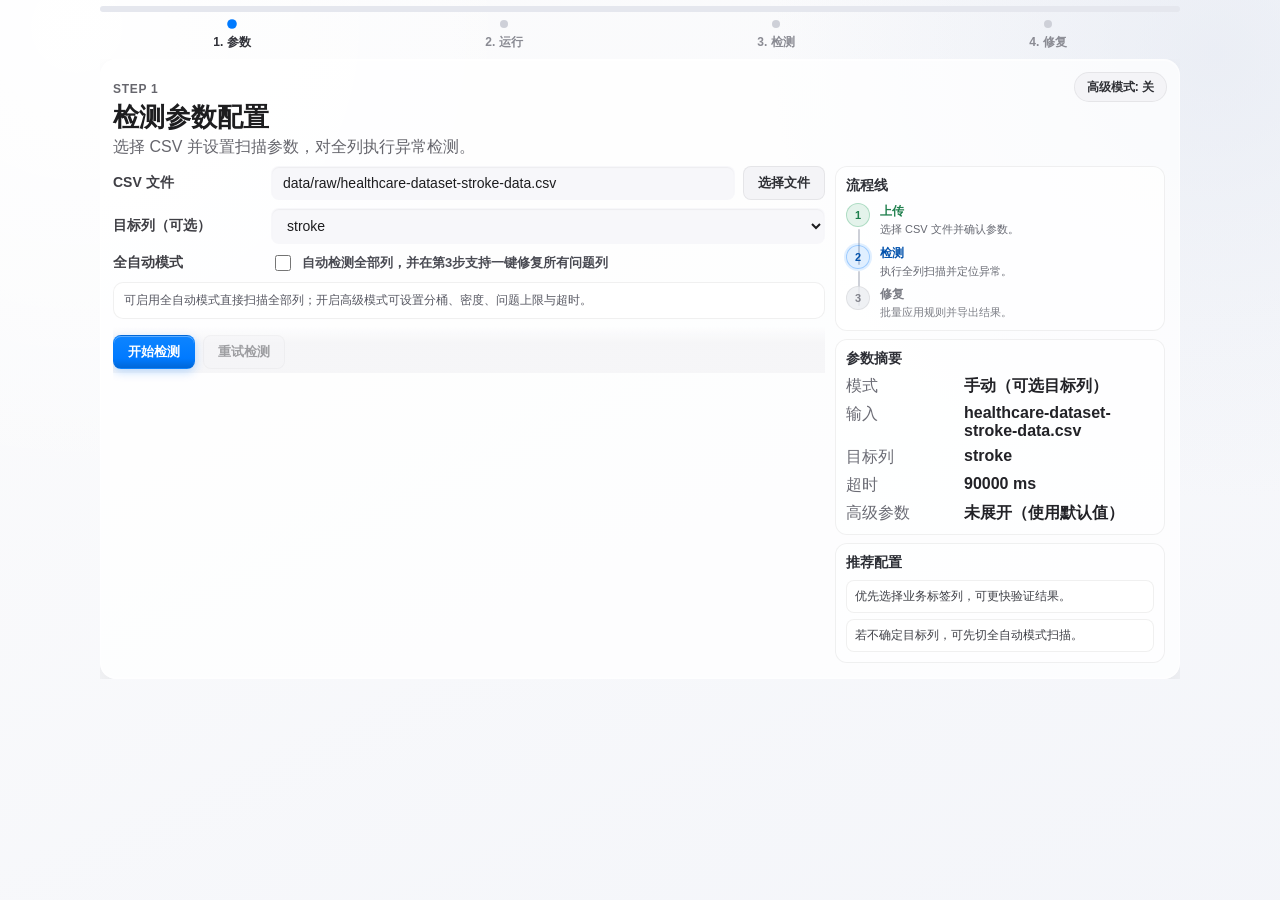
==== commit d91effdf: "Fph2" ====
--- a/appshell/frontend/index.html
+++ b/appshell/frontend/index.html
@@ -21,157 +21,355 @@
           </ol>
         </header>
 
-        <div class="wheel-frame">
+        <div id="wheel-frame" class="wheel-frame">
           <div id="wheel-orbit" class="wheel-orbit">
             <article id="wizard-card" class="wizard-card">
               <header class="card-head">
-                <p id="card-kicker" class="card-kicker">STEP 1</p>
+                <div class="card-head-top">
+                  <p id="card-kicker" class="card-kicker">STEP 1</p>
+                  <button id="advanced-toggle-btn" class="btn-secondary btn-compact" type="button">高级模式: 关</button>
+                </div>
                 <h1 id="card-title">检测参数配置</h1>
-                <p id="card-subtitle">选择模型目录和样本，先进行异常检测。</p>
+                <p id="card-subtitle">选择 CSV 并设置扫描参数，对全列执行异常检测。</p>
               </header>
 
               <section id="step-config" class="card-step">
-                <form id="detect-form">
-                  <div class="field-row">
-                    <label for="csv-path">CSV 文件</label>
-                    <div class="field-control row-input">
-                      <input id="csv-path" type="text" value="data/raw/healthcare-dataset-stroke-data.csv" />
-                      <button id="choose-csv-btn" class="btn-secondary" type="button">选择文件</button>
-                    </div>
+                <div class="step-grid config-grid">
+                  <div class="step-main">
+                    <form id="detect-form">
+                      <div class="field-row">
+                        <label for="csv-path">CSV 文件</label>
+                        <div class="field-control row-input">
+                          <input id="csv-path" type="text" value="data/raw/healthcare-dataset-stroke-data.csv" />
+                          <button id="choose-csv-btn" class="btn-secondary" type="button">选择文件</button>
+                        </div>
+                      </div>
+
+                      <div id="target-col-row" class="field-row">
+                        <label for="target-col">目标列（可选）</label>
+                        <div class="field-control">
+                          <select id="target-col">
+                            <option value="">全部列</option>
+                          </select>
+                        </div>
+                      </div>
+
+                      <div class="field-row">
+                        <label for="auto-mode">全自动模式</label>
+                        <div class="field-control inline-check">
+                          <label class="toggle-row">
+                            <input id="auto-mode" type="checkbox" />
+                            <span>自动检测全部列，并在第3步支持一键修复所有问题列</span>
+                          </label>
+                        </div>
+                      </div>
+
+                      <p id="config-basic-note" class="config-basic-note">
+                        可启用全自动模式直接扫描全部列；开启高级模式可设置分桶、密度、问题上限与超时。
+                      </p>
+
+                      <div id="config-advanced" class="config-advanced hidden">
+                        <div class="group-list">
+                          <div class="field-row compact">
+                            <label for="max-bins">缩略图分桶</label>
+                            <div class="field-control">
+                              <input id="max-bins" type="number" value="120" min="20" max="360" step="1" required />
+                            </div>
+                          </div>
+                          <div class="field-row compact">
+                            <label for="matrix-density">矩阵密度</label>
+                            <div class="field-control">
+                              <div class="range-row">
+                                <input id="matrix-density" type="range" min="50" max="180" step="5" value="100" />
+                                <span id="matrix-density-value">100%</span>
+                              </div>
+                            </div>
+                          </div>
+                          <div class="field-row compact">
+                            <label for="max-issues">最多问题数</label>
+                            <div class="field-control">
+                              <input id="max-issues" type="number" value="1200" min="10" max="5000" step="10" required />
+                            </div>
+                          </div>
+                          <div class="field-row compact">
+                            <label for="timeout-ms">超时 (ms)</label>
+                            <div class="field-control">
+                              <input id="timeout-ms" type="number" value="90000" min="1000" step="1000" required />
+                            </div>
+                          </div>
+                        </div>
+
+                        <div class="field-row">
+                          <label for="output-dir">输出目录 (可选)</label>
+                          <div class="field-control row-input">
+                            <input id="output-dir" type="text" value="outputs/results/wails_repair" />
+                            <button id="choose-output-btn" class="btn-secondary" type="button">选择目录</button>
+                          </div>
+                        </div>
+                      </div>
+
+                      <div class="actions">
+                        <button id="run-detect-btn" class="btn-primary" type="submit">开始检测</button>
+                        <button id="retry-detect-btn" class="btn-secondary" type="button" disabled>重试检测</button>
+                      </div>
+                    </form>
                   </div>
 
-                  <div class="field-row">
-                    <label for="model-dir">模型目录</label>
-                    <div class="field-control row-input">
-                      <input id="model-dir" type="text" value="outputs/results/wails_mvp" required />
-                      <button id="choose-model-btn" class="btn-secondary" type="button">选择目录</button>
+                  <aside class="step-side config-side">
+                    <article class="side-card flow-card">
+                      <h2>流程线</h2>
+                      <ol id="config-flowline" class="flowline">
+                        <li data-flow-step="upload">
+                          <span class="flow-icon">1</span>
+                          <div class="flow-text">
+                            <strong>上传</strong>
+                            <p>选择 CSV 文件并确认参数。</p>
+                          </div>
+                        </li>
+                        <li data-flow-step="detect">
+                          <span class="flow-icon">2</span>
+                          <div class="flow-text">
+                            <strong>检测</strong>
+                            <p>执行全列扫描并定位异常。</p>
+                          </div>
+                        </li>
+                        <li data-flow-step="repair">
+                          <span class="flow-icon">3</span>
+                          <div class="flow-text">
+                            <strong>修复</strong>
+                            <p>批量应用规则并导出结果。</p>
+                          </div>
+                        </li>
+                      </ol>
+                    </article>
+                    <article class="side-card">
+                      <h2>参数摘要</h2>
+                      <dl id="config-summary"></dl>
+                    </article>
+                    <article class="side-card">
+                      <h2>推荐配置</h2>
+                      <ul id="config-recommend" class="compact-list"></ul>
+                    </article>
+                    <article class="side-card">
+                      <h2>最近一次配置</h2>
+                      <dl id="config-last"></dl>
+                    </article>
+                  </aside>
+                </div>
+                <input id="csv-file-input" class="hidden" type="file" accept=".csv,text/csv" />
+              </section>
+
+              <section id="step-progress" class="card-step hidden">
+                <div class="step-grid progress-grid">
+                  <div class="step-main">
+                    <div class="status-row">
+                      <div class="status-main">
+                        <span id="status-icon" class="status-icon idle" aria-hidden="true">•</span>
+                        <span id="status-pill" class="status-pill idle">idle</span>
+                      </div>
+                      <span id="task-id-label">Task: -</span>
+                    </div>
+
+                    <p id="status-message" class="status-message">等待任务开始</p>
+
+                    <div class="progress-track">
+                      <div id="progress-fill" class="progress-fill idle"></div>
+                    </div>
+
+                    <ul id="phase-hints" class="phase-hints">
+                      <li>等待任务开始</li>
+                    </ul>
+
+                    <details id="progress-advanced" class="advanced-drawer hidden">
+                      <summary>高级模式（运行日志）</summary>
+                      <div class="advanced-drawer-body">
+                        <ul id="event-log" class="event-log"></ul>
+                      </div>
+                    </details>
+
+                    <section id="error-panel" class="error-panel hidden">
+                      <h2>错误提示</h2>
+                      <p id="error-message">-</p>
+                      <p id="error-hint">修正后可重试。</p>
+                    </section>
+
+                    <div class="back-actions">
+                      <button id="cancel-btn" class="btn-warning" type="button" disabled>取消任务</button>
                     </div>
                   </div>
 
-                  <div class="field-row">
-                    <label for="target-col">目标列</label>
-                    <div class="field-control">
-                      <select id="target-col"></select>
+                  <aside class="step-side progress-side">
+                    <article class="side-card">
+                      <h2>阶段时间线</h2>
+                      <ul id="progress-timeline" class="timeline-list">
+                        <li class="active">等待任务提交</li>
+                        <li>执行检测</li>
+                        <li>生成结果</li>
+                      </ul>
+                    </article>
+                    <article class="side-card">
+                      <h2>任务关键指标</h2>
+                      <dl id="progress-metrics"></dl>
+                    </article>
+                  </aside>
+                </div>
+              </section>
+
+              <section id="step-result" class="card-step hidden">
+                <div class="scan-layout">
+                  <article class="result-card scan-overview">
+                    <h2>检测总览</h2>
+
+                    <div class="result-core-grid">
+                      <section class="core-block">
+                        <h3>结论</h3>
+                        <p id="detection-message" class="detection-message">-</p>
+                      </section>
+
+                      <section class="core-block">
+                        <h3>可修复项</h3>
+                        <ul id="repairable-overview" class="compact-list">
+                          <li>暂无可修复项</li>
+                        </ul>
+                      </section>
+
+                      <section class="core-block">
+                        <h3>下一步</h3>
+                        <p id="next-action-text" class="core-message">先运行检测。</p>
+                        <div class="issue-actions">
+                          <button id="new-detect-btn" class="btn-secondary" type="button">重新检测</button>
+                          <button id="run-auto-repair-btn" class="btn-primary" type="button">自动修复全部问题列</button>
+                          <button id="run-batch-repair-btn" class="btn-primary" type="button">执行修复</button>
+                          <span id="selected-issue-pill" class="selected-pill">已选 0 项</span>
+                        </div>
+                      </section>
+                    </div>
+
+                    <details id="result-advanced" class="advanced-drawer hidden">
+                      <summary>高级模式（原始检测摘要）</summary>
+                      <div class="advanced-drawer-body">
+                        <dl id="detection-summary"></dl>
+                      </div>
+                    </details>
+                  </article>
+
+                  <article class="result-card issue-detail-card">
+                    <h2>问题详情</h2>
+                    <div id="issue-detail-empty" class="issue-detail-empty">将鼠标移到红色异常段查看详情。</div>
+                    <div id="issue-detail-content" class="issue-detail hidden">
+                      <dl id="issue-detail-summary"></dl>
+                      <p id="issue-detail-message" class="detection-message">-</p>
+
+                      <div class="issue-compare-block">
+                        <h3>修复前/后预览</h3>
+                        <table class="issue-compare-table">
+                          <thead>
+                            <tr>
+                              <th>行</th>
+                              <th>修复前</th>
+                              <th>修复后（预估）</th>
+                            </tr>
+                          </thead>
+                          <tbody id="issue-compare-body">
+                            <tr>
+                              <td>-</td>
+                              <td>-</td>
+                              <td>-</td>
+                            </tr>
+                          </tbody>
+                        </table>
+                        <p id="issue-compare-note" class="compare-note">预估值基于当前规则生成，最终结果以修复执行输出为准。</p>
+                      </div>
+
+                      <label class="toggle-row">
+                        <input id="issue-detail-checkbox" type="checkbox" />
+                        <span>勾选修复此异常</span>
+                      </label>
+                    </div>
+                  </article>
+
+                  <article class="result-card issue-map-card">
+                    <h2>列缩略图（绿色=正常，红色=异常）</h2>
+                    <div class="map-legend">
+                      <div class="legend-items">
+                        <span class="legend-item"><i class="legend-swatch normal"></i>正常</span>
+                        <span class="legend-item"><i class="legend-swatch low"></i>低风险</span>
+                        <span class="legend-item"><i class="legend-swatch medium"></i>中风险</span>
+                        <span class="legend-item"><i class="legend-swatch high"></i>高风险</span>
+                      </div>
+                      <p id="map-scale-note" class="legend-note">刻度说明：横轴为分桶列，纵轴标签为行范围。</p>
+                    </div>
+                    <div id="issue-map-list" class="issue-map-list"></div>
+                  </article>
+                </div>
+              </section>
+
+              <section id="step-repair" class="card-step hidden">
+                <div class="step-grid repair-grid">
+                  <div class="step-main">
+                    <div class="result-grid">
+                      <article class="result-card">
+                        <h2>修复摘要</h2>
+                        <div id="repair-kpi-strip" class="kpi-strip">
+                          <article class="kpi-badge">
+                            <p>修复数量</p>
+                            <strong id="kpi-applied-count">0</strong>
+                          </article>
+                          <article class="kpi-badge">
+                            <p>跳过数量</p>
+                            <strong id="kpi-skipped-count">0</strong>
+                          </article>
+                          <article class="kpi-badge">
+                            <p>修改单元格</p>
+                            <strong id="kpi-cells-count">0</strong>
+                          </article>
+                        </div>
+                        <dl id="repair-summary"></dl>
+                        <div class="actions block-actions">
+                          <button id="back-result-btn" class="btn-secondary" type="button">返回检测结果</button>
+                          <button id="new-repair-detect-btn" class="btn-secondary" type="button">重新检测</button>
+                        </div>
+                      </article>
+                      <article class="result-card">
+                        <h2>修复明细</h2>
+                        <ul id="repair-detail-list" class="batch-list"></ul>
+                      </article>
                     </div>
                   </div>
 
-                  <div class="field-row">
-                    <label for="retrain-model">检测前重训</label>
-                    <div class="field-control inline-check">
-                      <label class="toggle-row">
-                        <input id="retrain-model" type="checkbox" checked />
-                        <span>使用上面的 CSV + 目标列先训练模型</span>
-                      </label>
-                    </div>
-                  </div>
-
-                  <div class="group-list">
-                    <div class="field-row compact">
-                      <label for="sample-index">样本索引</label>
-                      <div class="field-control">
-                        <input id="sample-index" type="number" value="0" min="0" step="1" required />
-                      </div>
-                    </div>
-                    <div class="field-row compact">
-                      <label for="timeout-ms">超时 (ms)</label>
-                      <div class="field-control">
-                        <input id="timeout-ms" type="number" value="90000" min="1000" step="1000" required />
-                      </div>
-                    </div>
-                  </div>
-
-                  <div class="field-row">
-                    <label for="output-dir">输出目录 (可选)</label>
-                    <div class="field-control row-input">
-                      <input id="output-dir" type="text" value="outputs/results/wails_repair" />
-                      <button id="choose-output-btn" class="btn-secondary" type="button">选择目录</button>
-                    </div>
-                  </div>
-
-                  <div class="actions">
-                    <button id="run-detect-btn" class="btn-primary" type="submit">开始检测</button>
-                    <button id="retry-detect-btn" class="btn-secondary" type="button" disabled>重试检测</button>
-                  </div>
-                </form>
-                <input id="csv-file-input" class="hidden" type="file" accept=".csv,text/csv" />
-              </section>
-
-              <section id="step-progress" class="card-step hidden">
-                <div class="status-row">
-                  <span id="status-pill" class="status-pill idle">idle</span>
-                  <span id="task-id-label">Task: -</span>
-                </div>
-
-                <p id="status-message" class="status-message">等待任务开始</p>
-
-                <div class="progress-track">
-                  <div id="progress-fill" class="progress-fill idle"></div>
-                </div>
-
-                <ul id="event-log" class="event-log"></ul>
-
-                <section id="error-panel" class="error-panel hidden">
-                  <h2>错误提示</h2>
-                  <p id="error-message">-</p>
-                  <p id="error-hint">修正后可重试。</p>
-                </section>
-
-                <div class="back-actions">
-                  <button id="cancel-btn" class="btn-warning" type="button" disabled>取消任务</button>
-                </div>
-              </section>
-
-              <section id="step-result" class="card-step hidden">
-                <div class="result-grid">
-                  <article class="result-card">
-                    <h2>检测摘要</h2>
-                    <dl id="detection-summary"></dl>
-                  </article>
-                  <article class="result-card">
-                    <h2>结果判断</h2>
-                    <p id="detection-message" class="detection-message">-</p>
-                    <div class="actions block-actions">
-                      <button id="goto-repair-btn" class="btn-primary hidden" type="button">进入修复界面</button>
-                      <button id="new-detect-btn" class="btn-secondary" type="button">重新检测</button>
-                    </div>
-                  </article>
-                </div>
-              </section>
-
-              <section id="step-repair" class="card-step hidden">
-                <div class="result-grid repair-layout">
-                  <article class="result-card">
-                    <h2>修复参数</h2>
-                    <form id="repair-form">
-                      <div class="field-row compact">
-                        <label for="max-changes">最多修改字段</label>
-                        <div class="field-control">
-                          <input id="max-changes" type="number" value="3" min="1" max="20" step="1" required />
-                        </div>
-                      </div>
-                      <div class="field-row compact">
-                        <label for="k-neighbors">邻居数量</label>
-                        <div class="field-control">
-                          <input id="k-neighbors" type="number" value="9" min="3" max="200" step="1" required />
-                        </div>
-                      </div>
+                  <aside class="step-side repair-side">
+                    <article class="side-card">
+                      <h2>修复结果总览</h2>
+                      <div class="compare-chart">
+                        <div class="compare-row">
+                          <span>修复前</span>
+                          <div class="compare-track"><i id="repair-before-bar" class="compare-fill before"></i></div>
+                          <strong id="repair-before-value">0</strong>
+                        </div>
+                        <div class="compare-row">
+                          <span>修复后</span>
+                          <div class="compare-track"><i id="repair-after-bar" class="compare-fill after"></i></div>
+                          <strong id="repair-after-value">0</strong>
+                        </div>
+                      </div>
+                      <p id="repair-reduction-text" class="core-message">等待修复任务完成后生成对比。</p>
+                    </article>
+                    <article class="side-card">
+                      <h2>导出入口</h2>
                       <div class="actions">
-                        <button id="run-repair-btn" class="btn-primary" type="submit">执行修复</button>
-                        <button id="back-result-btn" class="btn-secondary" type="button">返回检测结果</button>
-                      </div>
-                    </form>
-                  </article>
-                  <article class="result-card">
-                    <h2>修复摘要</h2>
-                    <dl id="repair-summary"></dl>
-                  </article>
+                        <button id="export-json-side-btn" class="btn-secondary" type="button" disabled>导出 JSON</button>
+                        <button id="export-csv-side-btn" class="btn-secondary" type="button" disabled>导出 CSV</button>
+                      </div>
+                    </article>
+                  </aside>
                 </div>
               </section>
 
               <section id="response-shell" class="response-shell hidden">
                 <div class="response-head">
-                  <h3>完整响应</h3>
+                  <h3>原始响应（调试）</h3>
                   <div class="response-actions">
+                    <button id="toggle-response-btn" class="btn-ghost" type="button">展开原始响应</button>
                     <button id="copy-json-btn" class="btn-ghost" type="button">复制</button>
                     <button id="export-json-btn" class="btn-secondary" type="button" disabled>导出 JSON</button>
                     <button id="export-csv-btn" class="btn-secondary" type="button" disabled>导出 CSV</button>
--- a/appshell/frontend/src/style.css
+++ b/appshell/frontend/src/style.css
@@ -44,18 +44,18 @@
 
 .wizard-app {
   min-height: 100vh;
-  padding: 8px 10px 10px;
+  padding: 6px 8px 8px;
   display: flex;
   justify-content: center;
   align-items: flex-start;
 }
 
 .wizard-stage {
-  width: min(1100px, calc(100vw - 16px));
+  width: min(1080px, calc(100vw - 16px));
 }
 
 .stage-header {
-  margin-bottom: 10px;
+  margin-bottom: 8px;
 }
 
 .stage-track {
@@ -76,7 +76,7 @@
 
 .stage-steps {
   list-style: none;
-  margin: 10px 0 0;
+  margin: 8px 0 0;
   padding: 0;
   display: grid;
   grid-template-columns: repeat(4, minmax(0, 1fr));
@@ -117,10 +117,29 @@
 }
 
 .wheel-frame {
-  height: clamp(540px, calc(100vh - 108px), 900px);
-  overflow: visible;
+  --frame-height: clamp(560px, calc(100vh - 118px), 790px);
+  --frame-height-mobile: calc(100vh - 96px);
+  height: var(--frame-height);
+  overflow: hidden;
   position: relative;
   perspective: 1000px;
+  transition: height 360ms var(--spring);
+}
+
+.wheel-frame[data-step="config"] {
+  --frame-height: clamp(440px, calc(100vh - 250px), 620px);
+}
+
+.wheel-frame[data-step="progress"] {
+  --frame-height: clamp(470px, calc(100vh - 210px), 670px);
+}
+
+.wheel-frame[data-step="result"] {
+  --frame-height: clamp(560px, calc(100vh - 118px), 790px);
+}
+
+.wheel-frame[data-step="repair"] {
+  --frame-height: clamp(470px, calc(100vh - 205px), 690px);
 }
 
 .wheel-orbit {
@@ -140,7 +159,7 @@
   background: var(--card-bg);
   backdrop-filter: blur(26px) saturate(165%);
   -webkit-backdrop-filter: blur(26px) saturate(165%);
-  padding: 16px;
+  padding: 13px;
   box-shadow:
     var(--shadow-card),
     inset 0 1px 0 rgba(255, 255, 255, 0.56),
@@ -151,6 +170,12 @@
   transition: box-shadow 0.78s var(--spring);
 }
 
+.wizard-card[data-step="config"],
+.wizard-card[data-step="progress"],
+.wizard-card[data-step="repair"] {
+  padding: 12px;
+}
+
 .wizard-card.is-animating {
   box-shadow:
     var(--shadow-card-lift),
@@ -159,11 +184,18 @@
 }
 
 .card-head {
-  margin-bottom: 10px;
+  margin-bottom: 8px;
+}
+
+.card-head-top {
+  display: flex;
+  align-items: center;
+  justify-content: space-between;
+  gap: 10px;
 }
 
 .card-kicker {
-  margin: 0 0 8px;
+  margin: 0 0 6px;
   color: #7a7a81;
   font-size: 12px;
   font-weight: 700;
@@ -173,14 +205,14 @@
 
 h1 {
   margin: 0;
-  font-size: clamp(22px, 2.2vw, 30px);
+  font-size: clamp(20px, 2vw, 28px);
   line-height: 1.2;
   color: var(--text-main);
   font-weight: 700;
 }
 
 .card-head p {
-  margin: 6px 0 0;
+  margin: 4px 0 0;
   color: var(--text-sub);
 }
 
@@ -188,14 +220,31 @@
   min-height: 0;
   flex: 1 1 auto;
   display: grid;
-  gap: 10px;
+  gap: 8px;
   overflow: auto;
   padding-right: 2px;
+  overscroll-behavior: contain;
+}
+
+.wizard-card[data-step="config"] .card-step,
+.wizard-card[data-step="progress"] .card-step,
+.wizard-card[data-step="repair"] .card-step {
+  align-content: start;
+  grid-auto-rows: min-content;
 }
 
 form {
   display: grid;
-  gap: 10px;
+  gap: 8px;
+}
+
+#step-config .actions {
+  position: sticky;
+  bottom: 0;
+  z-index: 3;
+  padding-top: 8px;
+  padding-bottom: 4px;
+  background: linear-gradient(180deg, rgba(245, 245, 247, 0), rgba(245, 245, 247, 0.92) 34%);
 }
 
 .field-row {
@@ -253,6 +302,29 @@
   display: grid;
   grid-template-columns: 1fr auto;
   gap: 8px;
+}
+
+.range-row {
+  display: grid;
+  grid-template-columns: 1fr auto;
+  gap: 10px;
+  align-items: center;
+}
+
+.range-row input[type="range"] {
+  min-height: 28px;
+  height: 28px;
+  padding: 0;
+  background: transparent;
+  box-shadow: none;
+}
+
+#matrix-density-value {
+  min-width: 52px;
+  text-align: right;
+  color: #4f5058;
+  font-size: 12px;
+  font-weight: 650;
 }
 
 input,
@@ -308,6 +380,20 @@
   margin-top: 10px;
 }
 
+.btn-compact {
+  min-height: 30px;
+  padding: 0 12px;
+  border-radius: 999px;
+  font-size: 12px;
+  font-weight: 650;
+}
+
+.btn-compact.is-on {
+  border-color: rgba(0, 122, 255, 0.36);
+  background: rgba(0, 122, 255, 0.12);
+  color: #0453ad;
+}
+
 .btn-primary {
   color: #ffffff;
   background: linear-gradient(180deg, #0d84ff 0%, var(--primary) 70%, var(--primary-dark) 100%);
@@ -354,6 +440,56 @@
   justify-content: space-between;
   align-items: center;
   gap: 10px;
+}
+
+.status-main {
+  display: inline-flex;
+  align-items: center;
+  gap: 8px;
+}
+
+.status-icon {
+  width: 24px;
+  height: 24px;
+  border-radius: 50%;
+  border: 1px solid rgba(0, 0, 0, 0.08);
+  display: inline-flex;
+  align-items: center;
+  justify-content: center;
+  font-size: 12px;
+  font-weight: 700;
+  color: #60616a;
+  background: #efeff3;
+}
+
+.status-icon.idle {
+  color: #60616a;
+  background: #efeff3;
+}
+
+.status-icon.pending,
+.status-icon.running {
+  color: #0453ad;
+  background: rgba(0, 122, 255, 0.14);
+  border-color: rgba(0, 122, 255, 0.25);
+}
+
+.status-icon.running {
+  animation: status-spin 1.1s linear infinite;
+}
+
+.status-icon.succeeded {
+  color: #0f7e46;
+  background: rgba(50, 173, 106, 0.17);
+  border-color: rgba(50, 173, 106, 0.3);
+}
+
+.status-icon.failed,
+.status-icon.canceled,
+.status-icon.timed_out {
+  color: #a53431;
+  background: rgba(209, 74, 69, 0.16);
+  border-color: rgba(209, 74, 69, 0.28);
 }
 
 .status-pill {
@@ -399,6 +535,28 @@
   font-size: 14px;
 }
 
+.config-basic-note {
+  margin: 0;
+  border-radius: 10px;
+  border: 1px solid var(--line);
+  background: rgba(255, 255, 255, 0.58);
+  color: #575862;
+  font-size: 12px;
+  line-height: 1.45;
+  padding: 9px 10px;
+}
+
+.config-advanced {
+  display: grid;
+  gap: 10px;
+}
+
+.advanced-task-id {
+  margin: 0;
+  color: #656771;
+  font-size: 12px;
+}
+
 .progress-track {
   width: 100%;
   height: 5px;
@@ -425,7 +583,7 @@
   list-style: none;
   margin: 0;
   padding: 0;
-  max-height: 180px;
+  max-height: 220px;
   overflow: auto;
   border-top: 1px solid var(--line);
 }
@@ -439,6 +597,38 @@
   font-size: 13px;
 }
 
+.phase-hints {
+  list-style: none;
+  margin: 0;
+  padding: 0;
+  display: grid;
+  gap: 6px;
+}
+
+.phase-hints li {
+  position: relative;
+  border-radius: 8px;
+  border: 1px solid var(--line);
+  background: rgba(255, 255, 255, 0.64);
+  color: #52545d;
+  font-size: 12px;
+  line-height: 1.35;
+  padding: 7px 9px 7px 33px;
+}
+
+.phase-hints li.active {
+  border-color: rgba(0, 122, 255, 0.33);
+  background: rgba(0, 122, 255, 0.12);
+  color: #0453ad;
+  font-weight: 650;
+}
+
+.phase-hints li.done {
+  border-color: rgba(49, 165, 102, 0.29);
+  background: rgba(49, 165, 102, 0.11);
+  color: #1e7f4d;
+}
+
 .event-time {
   width: 64px;
   flex: 0 0 auto;
@@ -472,10 +662,765 @@
   justify-content: flex-end;
 }
 
+.step-grid {
+  display: grid;
+  grid-template-columns: minmax(0, 1fr) 320px;
+  gap: 10px;
+  align-items: start;
+}
+
+.step-main {
+  min-width: 0;
+}
+
+.step-side {
+  min-width: 0;
+  display: grid;
+  gap: 8px;
+  align-content: start;
+}
+
+.config-grid {
+  grid-template-columns: minmax(0, 1fr) 330px;
+}
+
+.progress-grid {
+  grid-template-columns: minmax(0, 1fr) 320px;
+}
+
+.repair-grid {
+  grid-template-columns: minmax(0, 1fr) 292px;
+}
+
+.side-card {
+  border-radius: 12px;
+  border: 1px solid var(--line);
+  background: rgba(255, 255, 255, 0.6);
+  padding: 10px;
+}
+
+.side-card h2 {
+  margin: 0 0 8px;
+  color: #2d2f36;
+  font-size: 14px;
+  font-weight: 650;
+}
+
+.side-card dl {
+  grid-template-columns: 108px 1fr;
+}
+
+.flowline {
+  list-style: none;
+  margin: 0;
+  padding: 0;
+  display: grid;
+  gap: 8px;
+}
+
+.flowline li {
+  position: relative;
+  display: grid;
+  grid-template-columns: 26px minmax(0, 1fr);
+  gap: 8px;
+  align-items: start;
+}
+
+.flowline li::after {
+  content: "";
+  position: absolute;
+  left: 12px;
+  top: 26px;
+  width: 2px;
+  height: calc(100% + 2px);
+  border-radius: 999px;
+  background: rgba(186, 190, 201, 0.72);
+}
+
+.flowline li:last-child::after {
+  display: none;
+}
+
+.flow-icon {
+  width: 24px;
+  height: 24px;
+  border-radius: 999px;
+  border: 1px solid rgba(0, 0, 0, 0.08);
+  background: rgba(235, 237, 242, 0.94);
+  color: #72747d;
+  font-size: 11px;
+  font-weight: 700;
+  display: inline-flex;
+  align-items: center;
+  justify-content: center;
+}
+
+.flow-text strong {
+  display: block;
+  color: #2f3037;
+  font-size: 12px;
+  font-weight: 700;
+}
+
+.flow-text p {
+  margin: 2px 0 0;
+  color: #666872;
+  font-size: 11px;
+  line-height: 1.35;
+}
+
+.flowline li.active .flow-icon {
+  color: #0453ad;
+  border-color: rgba(0, 122, 255, 0.3);
+  background: rgba(0, 122, 255, 0.12);
+  box-shadow: 0 0 0 2px rgba(0, 122, 255, 0.12);
+}
+
+.flowline li.active .flow-text strong {
+  color: #0453ad;
+}
+
+.flowline li.done .flow-icon {
+  color: #1e7f4d;
+  border-color: rgba(49, 165, 102, 0.3);
+  background: rgba(49, 165, 102, 0.13);
+}
+
+.flowline li.done .flow-text strong {
+  color: #1f7f4d;
+}
+
+.flowline li.pending .flow-icon {
+  opacity: 0.86;
+}
+
+.flowline li.pending .flow-text strong,
+.flowline li.pending .flow-text p {
+  color: #7b7d85;
+}
+
+.timeline-list {
+  list-style: none;
+  margin: 0;
+  padding: 0;
+  display: grid;
+  gap: 6px;
+}
+
+.timeline-list li {
+  position: relative;
+  border-radius: 8px;
+  border: 1px solid var(--line);
+  background: rgba(255, 255, 255, 0.72);
+  color: #555760;
+  font-size: 12px;
+  line-height: 1.35;
+  padding: 7px 8px 7px 32px;
+}
+
+.timeline-list li::before,
+.phase-hints li::before {
+  content: "○";
+  position: absolute;
+  top: 50%;
+  left: 10px;
+  width: 12px;
+  height: 12px;
+  margin-top: -6px;
+  border-radius: 50%;
+  color: #8c8f9a;
+  font-size: 10px;
+  line-height: 12px;
+  text-align: center;
+}
+
+.timeline-list li::after,
+.phase-hints li::after {
+  content: "";
+  position: absolute;
+  left: 16px;
+  top: calc(50% + 8px);
+  width: 1px;
+  height: calc(100% - 8px);
+  background: rgba(191, 194, 203, 0.75);
+}
+
+.timeline-list li:last-child::after,
+.phase-hints li:last-child::after {
+  display: none;
+}
+
+.timeline-list li.active {
+  border-color: rgba(0, 122, 255, 0.33);
+  background: rgba(0, 122, 255, 0.11);
+  color: #0453ad;
+  font-weight: 650;
+}
+
+.timeline-list li.done {
+  border-color: rgba(49, 165, 102, 0.28);
+  background: rgba(49, 165, 102, 0.1);
+  color: #1e7f4d;
+}
+
+.timeline-list li.active::before,
+.phase-hints li.active::before {
+  content: "●";
+  color: #007aff;
+}
+
+.timeline-list li.done::before,
+.phase-hints li.done::before {
+  content: "✓";
+  color: #1e7f4d;
+}
+
+.compare-chart {
+  display: grid;
+  gap: 8px;
+}
+
+.compare-row {
+  display: grid;
+  grid-template-columns: 48px minmax(0, 1fr) 40px;
+  align-items: center;
+  gap: 8px;
+}
+
+.compare-row span {
+  color: #595b64;
+  font-size: 12px;
+  font-weight: 600;
+}
+
+.compare-row strong {
+  color: #2f3037;
+  font-size: 12px;
+  font-weight: 700;
+  text-align: right;
+}
+
+.compare-track {
+  height: 9px;
+  border-radius: 999px;
+  overflow: hidden;
+  background: rgba(220, 222, 229, 0.9);
+}
+
+.compare-fill {
+  display: block;
+  width: 0%;
+  height: 100%;
+  border-radius: inherit;
+  transition: width 260ms ease;
+}
+
+.compare-fill.before {
+  background: linear-gradient(90deg, #ff995f, #ff5e57);
+}
+
+.compare-fill.after {
+  background: linear-gradient(90deg, #5fbf8a, #30a166);
+}
+
 .result-grid {
   display: grid;
   grid-template-columns: repeat(2, minmax(0, 1fr));
   gap: 10px;
+}
+
+.result-grid > * {
+  min-width: 0;
+}
+
+.result-core-grid {
+  display: grid;
+  grid-template-columns: repeat(3, minmax(0, 1fr));
+  gap: 8px;
+}
+
+.core-block {
+  border-radius: 10px;
+  border: 1px solid var(--line);
+  background: rgba(255, 255, 255, 0.68);
+  padding: 10px;
+  min-height: 156px;
+}
+
+.core-block h3 {
+  margin: 0 0 8px;
+  color: #2f3036;
+  font-size: 13px;
+  font-weight: 650;
+}
+
+.core-message {
+  margin: 0;
+  color: #474850;
+  font-size: 13px;
+  line-height: 1.4;
+}
+
+.compact-list {
+  list-style: none;
+  margin: 0;
+  padding: 0;
+  display: grid;
+  gap: 6px;
+}
+
+.compact-list li {
+  border-radius: 8px;
+  border: 1px solid var(--line);
+  background: rgba(255, 255, 255, 0.76);
+  padding: 7px 8px;
+  color: #3f4047;
+  font-size: 12px;
+}
+
+.scan-layout {
+  display: grid;
+  grid-template-columns: repeat(12, minmax(0, 1fr));
+  gap: 10px;
+  align-items: start;
+}
+
+.scan-overview {
+  grid-column: span 6;
+}
+
+.issue-detail-card {
+  grid-column: span 6;
+}
+
+.issue-map-card {
+  grid-column: 1 / -1;
+}
+
+.map-legend {
+  margin-top: -2px;
+  margin-bottom: 10px;
+  border-radius: 10px;
+  border: 1px solid var(--line);
+  background: rgba(255, 255, 255, 0.62);
+  padding: 8px 10px;
+}
+
+.legend-items {
+  display: flex;
+  align-items: center;
+  gap: 10px;
+  flex-wrap: wrap;
+}
+
+.legend-item {
+  display: inline-flex;
+  align-items: center;
+  gap: 6px;
+  color: #44454d;
+  font-size: 12px;
+  font-weight: 600;
+}
+
+.legend-swatch {
+  width: 12px;
+  height: 12px;
+  border-radius: 3px;
+  border: 1px solid rgba(0, 0, 0, 0.08);
+  background: rgba(117, 205, 142, 0.34);
+}
+
+.legend-swatch.normal {
+  background: rgba(117, 205, 142, 0.34);
+}
+
+.legend-swatch.low {
+  background: #ffd24a;
+}
+
+.legend-swatch.medium {
+  background: #ff9f0a;
+}
+
+.legend-swatch.high {
+  background: #ff453a;
+}
+
+.legend-note {
+  margin: 7px 0 0;
+  color: #676871;
+  font-size: 11px;
+}
+
+.issue-actions {
+  margin-top: 10px;
+  display: flex;
+  align-items: center;
+  gap: 8px;
+  flex-wrap: wrap;
+}
+
+.selected-pill {
+  min-height: 34px;
+  display: inline-flex;
+  align-items: center;
+  padding: 0 12px;
+  border-radius: 999px;
+  border: 1px solid rgba(0, 122, 255, 0.22);
+  color: #0453ad;
+  background: rgba(0, 122, 255, 0.09);
+  font-size: 12px;
+  font-weight: 650;
+}
+
+.issue-map-list {
+  display: grid;
+  grid-template-columns: 1fr;
+  gap: 8px;
+  max-height: 460px;
+  overflow: auto;
+  padding-right: 2px;
+}
+
+.issue-column-card {
+  border-radius: 10px;
+  border: 1px solid var(--line);
+  background: rgba(255, 255, 255, 0.7);
+  padding: 10px;
+}
+
+.issue-column-head {
+  display: flex;
+  justify-content: space-between;
+  gap: 8px;
+  align-items: flex-start;
+}
+
+.issue-column-title {
+  margin: 0;
+  color: #23242a;
+  font-size: 13px;
+  font-weight: 650;
+  word-break: break-word;
+}
+
+.column-meta {
+  margin-top: 4px;
+  display: flex;
+  gap: 6px;
+  flex-wrap: wrap;
+  color: #70717a;
+  font-size: 11px;
+}
+
+.column-selected-count {
+  min-width: 44px;
+  min-height: 22px;
+  border-radius: 999px;
+  border: 1px solid var(--line);
+  color: #73757f;
+  background: rgba(255, 255, 255, 0.85);
+  display: inline-flex;
+  align-items: center;
+  justify-content: center;
+  font-size: 11px;
+  font-weight: 600;
+}
+
+.column-selected-count.has-selected {
+  color: #0453ad;
+  border-color: rgba(0, 122, 255, 0.3);
+  background: rgba(0, 122, 255, 0.12);
+}
+
+.thumbnail-matrix-wrap {
+  margin-top: 8px;
+  position: relative;
+  overflow: auto;
+}
+
+.matrix-grid-table {
+  width: 100%;
+  min-width: 860px;
+  display: grid;
+  gap: 4px;
+  padding: 10px;
+  border-radius: 10px;
+  border: 1px solid var(--line);
+  background:
+    linear-gradient(180deg, rgba(117, 205, 142, 0.14), rgba(117, 205, 142, 0.08)),
+    rgba(117, 205, 142, 0.1);
+}
+
+.matrix-head-corner,
+.matrix-head-col,
+.matrix-head-row {
+  min-height: 20px;
+  display: inline-flex;
+  align-items: center;
+  justify-content: center;
+  color: #6a6c75;
+  font-size: 10px;
+  font-weight: 650;
+  border-radius: 4px;
+  background: rgba(255, 255, 255, 0.76);
+  border: 1px solid rgba(0, 0, 0, 0.05);
+}
+
+.matrix-head-corner {
+  color: #52545d;
+}
+
+.matrix-head-row {
+  justify-content: flex-end;
+  padding-right: 6px;
+  font-size: 10px;
+  color: #5f616a;
+}
+
+.thumb-empty {
+  position: absolute;
+  right: 10px;
+  top: 10px;
+  border-radius: 999px;
+  padding: 0 8px;
+  height: 18px;
+  display: inline-flex;
+  align-items: center;
+  color: #457c56;
+  background: rgba(255, 255, 255, 0.72);
+  border: 1px solid rgba(69, 124, 86, 0.2);
+  font-size: 11px;
+  font-weight: 600;
+  z-index: 2;
+}
+
+.matrix-cell {
+  min-width: 0;
+  padding: 0;
+  min-height: 0;
+  aspect-ratio: 1 / 1;
+  border-radius: 0;
+  border: 1px solid rgba(51, 114, 73, 0.15);
+  background: rgba(117, 205, 142, 0.34);
+  cursor: pointer;
+  opacity: 1;
+  transition: transform 130ms ease, opacity 130ms ease, box-shadow 130ms ease;
+  position: relative;
+  z-index: 1;
+}
+
+.matrix-cell.normal:hover,
+.matrix-cell.normal:focus-visible {
+  transform: translateY(-0.5px);
+  box-shadow: 0 0 0 2px rgba(255, 255, 255, 0.25);
+  outline: none;
+}
+
+.matrix-cell.filler {
+  opacity: 0;
+  pointer-events: none;
+}
+
+.matrix-cell.has-issue {
+  border-color: rgba(176, 41, 39, 0.22);
+  box-shadow: inset 0 0 0 1px rgba(255, 255, 255, 0.32);
+}
+
+.matrix-cell.has-issue:hover,
+.matrix-cell.has-issue:focus-visible {
+  transform: scale(1.03);
+  box-shadow:
+    0 0 0 1px rgba(255, 255, 255, 0.86),
+    0 0 0 3px rgba(255, 94, 87, 0.28);
+  outline: none;
+}
+
+.matrix-cell.severity-high {
+  background: #ff453a;
+}
+
+.matrix-cell.severity-medium {
+  background: #ff9f0a;
+}
+
+.matrix-cell.severity-low {
+  background: #ffd24a;
+}
+
+.matrix-cell.is-selected {
+  box-shadow:
+    0 0 0 2px rgba(0, 122, 255, 0.48),
+    inset 0 0 0 1px rgba(255, 255, 255, 0.72);
+}
+
+.matrix-cell.is-active {
+  box-shadow:
+    0 0 0 2px rgba(255, 255, 255, 0.68),
+    0 0 0 4px rgba(0, 122, 255, 0.32),
+    inset 0 0 0 1px rgba(255, 255, 255, 0.72);
+}
+
+.issue-detail-empty {
+  min-height: 138px;
+  border-radius: 10px;
+  border: 1px dashed var(--line);
+  color: #6e707a;
+  background: rgba(255, 255, 255, 0.55);
+  padding: 12px;
+  display: flex;
+  align-items: center;
+}
+
+.issue-detail {
+  display: grid;
+  gap: 10px;
+}
+
+.issue-detail dl {
+  grid-template-columns: 96px 1fr;
+}
+
+.issue-compare-block {
+  border-radius: 10px;
+  border: 1px solid var(--line);
+  background: rgba(255, 255, 255, 0.62);
+  padding: 9px;
+}
+
+.issue-compare-block h3 {
+  margin: 0 0 8px;
+  color: #35363d;
+  font-size: 12px;
+  font-weight: 650;
+}
+
+.issue-compare-table {
+  width: 100%;
+  border-collapse: collapse;
+  border-radius: 8px;
+  overflow: hidden;
+  table-layout: fixed;
+}
+
+.issue-compare-table th,
+.issue-compare-table td {
+  border: 1px solid var(--line);
+  padding: 6px 7px;
+  color: #3f4048;
+  font-size: 11.5px;
+  text-align: left;
+  word-break: break-word;
+}
+
+.issue-compare-table th {
+  background: rgba(246, 247, 250, 0.9);
+  color: #5a5c65;
+  font-weight: 650;
+}
+
+.compare-note {
+  margin: 8px 0 0;
+  color: #6c6d76;
+  font-size: 11px;
+}
+
+.advanced-drawer {
+  margin-top: 10px;
+  border-radius: 10px;
+  border: 1px solid var(--line);
+  background: rgba(255, 255, 255, 0.52);
+  overflow: hidden;
+}
+
+.advanced-drawer > summary {
+  list-style: none;
+  cursor: pointer;
+  padding: 8px 10px;
+  color: #4d4f57;
+  font-size: 12px;
+  font-weight: 650;
+  user-select: none;
+}
+
+.advanced-drawer > summary::-webkit-details-marker {
+  display: none;
+}
+
+.advanced-drawer > summary::after {
+  content: "展开";
+  float: right;
+  color: #6a6c75;
+  font-size: 11px;
+}
+
+.advanced-drawer[open] > summary::after {
+  content: "收起";
+}
+
+.advanced-drawer-body {
+  padding: 0 10px 10px;
+}
+
+.scan-placeholder {
+  border-radius: 10px;
+  border: 1px dashed var(--line);
+  min-height: 138px;
+  padding: 14px;
+  color: #6f7078;
+  background: rgba(255, 255, 255, 0.56);
+  display: flex;
+  align-items: center;
+}
+
+.batch-list {
+  list-style: none;
+  margin: 0;
+  padding: 0;
+  display: grid;
+  gap: 7px;
+  max-height: 210px;
+  overflow: auto;
+}
+
+.batch-list li {
+  border-radius: 8px;
+  border: 1px solid var(--line);
+  padding: 8px 10px;
+  color: #373840;
+  background: rgba(255, 255, 255, 0.62);
+  font-size: 12px;
+  line-height: 1.4;
+  word-break: break-word;
+}
+
+.batch-item-title {
+  margin: 0;
+  color: #23242a;
+  font-size: 12.5px;
+  font-weight: 700;
+}
+
+.batch-item-body {
+  margin: 5px 0 0;
+  color: #3a3b43;
+  font-size: 12px;
+}
+
+.batch-item-meta {
+  margin: 5px 0 0;
+  color: #6f707a;
+  font-size: 11px;
+}
+
+.batch-item-ok {
+  border-color: rgba(49, 165, 102, 0.35);
+  background: rgba(49, 165, 102, 0.09);
+}
+
+.batch-item-skip {
+  border-color: rgba(209, 74, 69, 0.3);
+  background: rgba(209, 74, 69, 0.08);
 }
 
 .repair-layout {
@@ -487,6 +1432,7 @@
   border: 1px solid var(--line);
   background: rgba(255, 255, 255, 0.56);
   padding: 12px;
+  overflow: hidden;
 }
 
 .result-card h2 {
@@ -495,10 +1441,49 @@
   font-weight: 650;
 }
 
+.kpi-strip {
+  margin: 0 0 10px;
+  display: grid;
+  grid-template-columns: repeat(3, minmax(0, 1fr));
+  gap: 8px;
+}
+
+.kpi-badge {
+  border-radius: 10px;
+  border: 1px solid var(--line);
+  background: rgba(255, 255, 255, 0.74);
+  padding: 8px;
+}
+
+.kpi-badge p {
+  margin: 0;
+  color: #6b6d76;
+  font-size: 11px;
+  font-weight: 650;
+}
+
+.kpi-badge strong {
+  display: block;
+  margin-top: 3px;
+  color: #25262c;
+  font-size: 22px;
+  line-height: 1.05;
+  font-weight: 700;
+}
+
+.kpi-badge strong.is-positive {
+  color: #0453ad;
+}
+
 .detection-message {
   margin: 0;
   color: #34353d;
   font-size: 14px;
+  min-height: 72px;
+  max-height: 112px;
+  overflow: auto;
+  white-space: pre-wrap;
+  word-break: break-word;
 }
 
 dl {
@@ -508,6 +1493,10 @@
   gap: 7px 10px;
 }
 
+dl > * {
+  min-width: 0;
+}
+
 dt {
   color: #6b6c75;
 }
@@ -516,10 +1505,24 @@
   margin: 0;
   color: #222227;
   font-weight: 600;
+  min-width: 0;
+  overflow-wrap: anywhere;
+  word-break: break-word;
+}
+
+#repair-summary {
+  grid-template-columns: 100px minmax(0, 1fr);
+  gap: 8px 10px;
+}
+
+#repair-summary dd {
+  font-size: 13px;
+  line-height: 1.35;
 }
 
 .response-shell {
   margin-top: 12px;
+  flex: 0 0 auto;
   border-radius: 12px;
   overflow: hidden;
   border: 1px solid rgba(255, 255, 255, 0.08);
@@ -531,6 +1534,14 @@
     0 10px 20px rgba(11, 11, 14, 0.24);
 }
 
+.response-shell.collapsed pre {
+  display: none;
+}
+
+.response-shell.collapsed .response-head {
+  border-bottom: 0;
+}
+
 .response-head {
   min-height: 40px;
   display: flex;
@@ -557,7 +1568,7 @@
 
 pre {
   margin: 0;
-  max-height: 140px;
+  max-height: 110px;
   overflow: auto;
   padding: 12px 14px;
   color: #dce8ff;
@@ -578,14 +1589,39 @@
   }
 }
 
+@keyframes status-spin {
+  from {
+    transform: rotate(0deg);
+  }
+  to {
+    transform: rotate(360deg);
+  }
+}
+
 @media (max-width: 920px) {
   .wizard-app {
-    padding: 8px;
+    padding: 6px;
   }
 
   .wheel-frame {
-    height: calc(100vh - 112px);
-    min-height: 560px;
+    height: var(--frame-height-mobile);
+    min-height: 460px;
+  }
+
+  .wheel-frame[data-step="config"] {
+    --frame-height-mobile: clamp(420px, calc(100vh - 130px), 560px);
+  }
+
+  .wheel-frame[data-step="progress"] {
+    --frame-height-mobile: clamp(450px, calc(100vh - 122px), 600px);
+  }
+
+  .wheel-frame[data-step="result"] {
+    --frame-height-mobile: clamp(520px, calc(100vh - 102px), 760px);
+  }
+
+  .wheel-frame[data-step="repair"] {
+    --frame-height-mobile: clamp(450px, calc(100vh - 122px), 620px);
   }
 
   .field-row {
@@ -597,8 +1633,50 @@
     grid-template-columns: 1fr;
   }
 
+  .range-row {
+    grid-template-columns: 1fr;
+  }
+
   .result-grid {
     grid-template-columns: 1fr;
+  }
+
+  .kpi-strip {
+    grid-template-columns: 1fr;
+  }
+
+  .step-grid,
+  .config-grid,
+  .progress-grid,
+  .repair-grid {
+    grid-template-columns: 1fr;
+  }
+
+  .result-core-grid {
+    grid-template-columns: 1fr;
+  }
+
+  .core-block {
+    min-height: 0;
+  }
+
+  .scan-layout {
+    grid-template-columns: 1fr;
+  }
+
+  .scan-overview,
+  .issue-detail-card,
+  .issue-map-card {
+    grid-column: auto;
+  }
+
+  .issue-map-list {
+    grid-template-columns: 1fr;
+    max-height: 200px;
+  }
+
+  .matrix-grid-table {
+    min-width: 680px;
   }
 
   .actions,
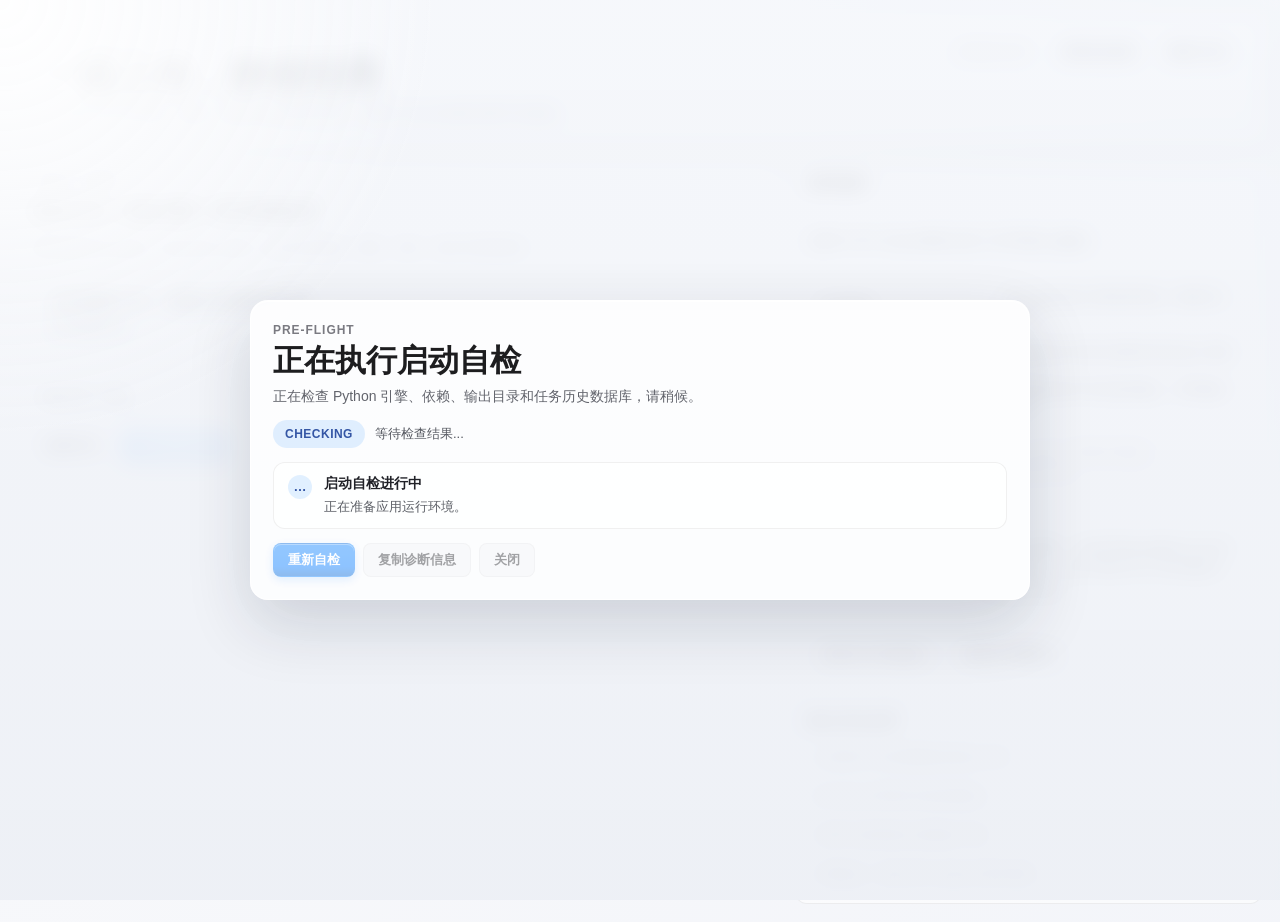
==== commit bd6d8a05: "feat: land agent runtime langgraph and benchmark tooling" ====
--- a/appshell/frontend/index.html
+++ b/appshell/frontend/index.html
@@ -1,4 +1,4 @@
-﻿<!doctype html>
+<!doctype html>
 <html lang="zh-CN">
   <head>
     <meta charset="UTF-8" />
@@ -7,8 +7,264 @@
     <link rel="stylesheet" href="./src/style.css" />
   </head>
   <body>
-    <main class="wizard-app">
-      <section class="wizard-stage">
+    <main class="app-shell">
+      <header class="shell-topbar">
+        <div class="shell-brand">
+          <p class="shell-kicker">SMART AUTOFIX</p>
+          <h1>一键上传，静候结果</h1>
+          <p class="shell-subtitle">默认模式会自动扫描、修复、验证并在必要时回滚；高级工作台仍保留完整手动链路。</p>
+        </div>
+        <div class="shell-actions">
+          <button id="continue-latest-btn" class="btn-secondary btn-compact" type="button" disabled>查看最近结果</button>
+          <button id="view-startup-btn" class="btn-secondary btn-compact" type="button">查看启动诊断</button>
+          <button id="open-advanced-btn" class="btn-secondary btn-compact" type="button">高级工作台</button>
+          <button id="back-smart-btn" class="btn-secondary btn-compact hidden" type="button">返回智能模式</button>
+        </div>
+      </header>
+
+      <section id="smart-home-view" class="shell-view">
+        <div class="smart-grid">
+          <article class="result-card smart-home-card">
+            <div class="smart-home-copy">
+              <p class="card-kicker">SMART HOME</p>
+              <h2>选择文件后，先确认摘要，再开始智能处理</h2>
+              <p class="core-message">
+                系统会默认走 <code>agent.session.auto</code>，自动完成扫描、修复、复扫、验证与回滚保护。
+              </p>
+            </div>
+
+            <button id="smart-dropzone" class="smart-dropzone" type="button">
+              <span class="smart-dropzone-title">点击选择 CSV，或将文件拖拽到此处</span>
+              <span id="smart-selected-csv" class="smart-dropzone-subtitle">尚未选择文件</span>
+            </button>
+
+            <details id="smart-output-details" class="advanced-drawer">
+              <summary>输出目录（可选）</summary>
+              <div class="advanced-drawer-body">
+                <div class="field-row">
+                  <label for="smart-output-dir">输出目录</label>
+                  <div class="field-control row-input">
+                    <input id="smart-output-dir" type="text" value="" placeholder="默认自动生成独立结果目录" />
+                    <button id="smart-choose-output-btn" class="btn-secondary" type="button">选择目录</button>
+                  </div>
+                </div>
+                <p class="field-hint">若留空，系统会在 <code>outputs/results/</code> 下为本次智能任务自动创建独立目录。</p>
+              </div>
+            </details>
+
+            <div id="smart-mode-banner" class="safety-banner hidden"></div>
+
+            <div class="actions smart-home-actions">
+              <button id="smart-choose-csv-btn" class="btn-secondary" type="button">选择文件</button>
+              <button id="smart-start-btn" class="btn-primary" type="button" disabled>开始智能处理</button>
+            </div>
+          </article>
+
+          <aside class="smart-side">
+            <article id="smart-summary-card" class="result-card hidden">
+              <h2>预启动摘要</h2>
+              <p id="smart-summary-message" class="core-message">选择文件后会自动生成本次任务摘要。</p>
+              <dl id="smart-summary-list"></dl>
+              <ul id="smart-summary-trust" class="compact-list">
+                <li>自动复扫</li>
+                <li>自动验证</li>
+                <li>失败自动回滚</li>
+              </ul>
+            </article>
+
+            <article id="smart-preferences-card" class="result-card smart-preference-card">
+              <h2>修复偏好</h2>
+              <p id="smart-preference-workspace" class="field-hint">选择 CSV 后会加载当前工作区默认偏好。</p>
+              <div id="smart-preference-banner" class="safety-banner hidden"></div>
+              <div class="group-list smart-preference-group">
+                <div class="field-row compact">
+                  <label for="smart-pref-conservative">保守模式</label>
+                  <div class="field-control inline-check">
+                    <label class="toggle-row">
+                      <input id="smart-pref-conservative" type="checkbox" />
+                      <span>默认偏向跳过冲突和异常值，降低写入风险</span>
+                    </label>
+                  </div>
+                </div>
+                <div class="field-row compact">
+                  <label for="smart-pref-avoid-time">避开时间列</label>
+                  <div class="field-control inline-check">
+                    <label class="toggle-row">
+                      <input id="smart-pref-avoid-time" type="checkbox" />
+                      <span>候选列命中时间/日期列时优先进入审批</span>
+                    </label>
+                  </div>
+                </div>
+                <div class="field-row compact">
+                  <label for="smart-pref-require-approval">高风险列审批</label>
+                  <div class="field-control inline-check">
+                    <label class="toggle-row">
+                      <input id="smart-pref-require-approval" type="checkbox" />
+                      <span>高风险列命中时必须先确认，再写输出文件</span>
+                    </label>
+                  </div>
+                </div>
+                <div class="field-row compact">
+                  <label for="smart-pref-protected-columns">保护列</label>
+                  <div class="field-control">
+                    <textarea
+                      id="smart-pref-protected-columns"
+                      rows="3"
+                      placeholder="例如: id, timestamp, created_at"
+                    ></textarea>
+                    <p class="field-hint">用逗号分隔。当前草稿会随本次运行一起发送，点击“保存为工作区默认”才会持久化。</p>
+                  </div>
+                </div>
+              </div>
+              <div class="actions smart-preference-actions">
+                <button id="smart-pref-save-btn" class="btn-secondary" type="button">保存为工作区默认</button>
+                <button id="smart-pref-reset-btn" class="btn-secondary" type="button">恢复已加载默认</button>
+              </div>
+            </article>
+
+            <article class="result-card">
+              <h2>默认安全边界</h2>
+              <ul class="compact-list">
+                <li>自动模式不会直接覆盖原始输入文件。</li>
+                <li>执行后会立即复扫并做后验验证。</li>
+                <li>结果不达标时默认回滚输出产物。</li>
+                <li>完整轨迹、理由与审计信息仍可展开查看。</li>
+              </ul>
+            </article>
+          </aside>
+        </div>
+      </section>
+
+      <section id="smart-run-view" class="shell-view hidden">
+        <div class="smart-grid">
+          <article class="result-card smart-run-card">
+            <div class="status-row">
+              <div class="status-main">
+                <span id="smart-run-status-pill" class="status-pill idle">idle</span>
+              </div>
+              <span id="smart-run-task-id">Task: -</span>
+            </div>
+            <h2 id="smart-run-title">智能处理进行中</h2>
+            <p id="smart-run-message" class="status-message">等待任务开始。</p>
+
+            <div class="progress-track">
+              <div id="smart-run-progress-fill" class="progress-fill idle"></div>
+            </div>
+
+            <ul id="smart-run-stages" class="phase-hints">
+              <li>等待任务开始</li>
+            </ul>
+
+            <dl id="smart-run-metrics"></dl>
+
+            <div class="actions smart-run-actions">
+              <button id="smart-run-cancel-btn" class="btn-warning" type="button" disabled>取消任务</button>
+              <button id="smart-open-advanced-run-btn" class="btn-secondary" type="button">在高级工作台中查看</button>
+            </div>
+
+            <details id="smart-run-advanced" class="advanced-drawer">
+              <summary>高级模式（运行日志）</summary>
+              <div class="advanced-drawer-body">
+                <ul id="smart-run-events" class="event-log"></ul>
+              </div>
+            </details>
+          </article>
+
+          <aside class="smart-side">
+            <article class="result-card">
+              <h2>当前策略</h2>
+              <ul class="compact-list">
+                <li>优先走智能闭环入口 <code>agent.session.auto</code></li>
+                <li>自动比较规则修复、Gower 修复与 hybrid 候选</li>
+                <li>自动复扫并基于验证结果决定接纳或回滚</li>
+              </ul>
+            </article>
+          </aside>
+        </div>
+      </section>
+
+      <section id="smart-result-view" class="shell-view hidden">
+        <div class="smart-grid">
+          <article class="smart-result-main">
+            <div id="smart-safety-banner" class="smart-safety-banner hidden"></div>
+            <article id="smart-result-presentation" class="result-card presentation-shell hidden"></article>
+
+            <article class="result-card">
+              <h2>结果摘要</h2>
+              <p id="smart-result-conclusion" class="core-message">系统完成后会在这里解释做了什么以及结果是否可信。</p>
+              <dl id="smart-result-summary"></dl>
+              <div class="actions smart-result-actions">
+                <button id="smart-new-run-btn" class="btn-primary" type="button">开始新的一键处理</button>
+                <button id="smart-open-advanced-result-btn" class="btn-secondary" type="button">在高级工作台中查看</button>
+                <button id="smart-export-json-btn" class="btn-secondary" type="button" disabled>导出 JSON</button>
+                <button id="smart-export-csv-btn" class="btn-secondary" type="button" disabled>导出 CSV</button>
+                </div>
+              </article>
+
+              <article id="smart-approval-card" class="result-card smart-approval-card hidden">
+                <h2>审批确认</h2>
+                <p id="smart-approval-message" class="core-message">当前结果未触发额外审批。</p>
+                <dl id="smart-approval-summary"></dl>
+                <div class="smart-approval-section">
+                  <h3>触发原因</h3>
+                  <ul id="smart-approval-reasons" class="compact-list">
+                    <li>暂无。</li>
+                  </ul>
+                </div>
+                <div class="smart-approval-section">
+                  <h3>记忆中的偏好快照</h3>
+                  <dl id="smart-approval-preferences"></dl>
+                </div>
+                <div class="actions smart-result-actions">
+                  <button id="smart-approval-continue-btn" class="btn-primary" type="button">继续执行</button>
+                  <button id="smart-approval-reject-btn" class="btn-secondary" type="button">取消本次执行</button>
+                </div>
+              </article>
+
+              <article class="result-card">
+                <h2>关键产物</h2>
+                <div id="smart-artifact-list" class="artifact-list">
+                  <p class="core-message">任务完成后会在这里展示输出文件、presentation.json 和 rollback manifest。</p>
+                </div>
+            </article>
+
+            <details class="advanced-drawer" open>
+              <summary>执行理由</summary>
+              <div class="advanced-drawer-body">
+                <div id="smart-reasoning-body" class="presentation-insights"></div>
+              </div>
+            </details>
+
+            <details class="advanced-drawer">
+              <summary>轨迹与验证</summary>
+              <div class="advanced-drawer-body">
+                <div id="smart-trace-summary" class="core-message">等待会话轨迹。</div>
+                <ul id="smart-trace-list" class="timeline-list"></ul>
+              </div>
+            </details>
+
+            <details class="advanced-drawer">
+              <summary>原始结果</summary>
+              <div class="advanced-drawer-body">
+                <pre id="smart-result-raw" class="startup-raw">{}</pre>
+              </div>
+            </details>
+          </article>
+
+          <aside class="smart-side">
+            <article class="result-card">
+              <h2>可信结果清单</h2>
+              <ul id="smart-trust-checks" class="compact-list">
+                <li>等待任务结果。</li>
+              </ul>
+            </article>
+          </aside>
+        </div>
+      </section>
+
+      <section id="advanced-workspace-view" class="shell-view hidden">
+        <div class="wizard-app">
+          <section class="wizard-stage">
         <header class="stage-header">
           <div class="stage-track">
             <div id="stage-fill" class="stage-fill"></div>
@@ -172,6 +428,25 @@
 
                     <p id="status-message" class="status-message">等待任务开始</p>
 
+                    <div class="run-kpi-row">
+                      <article class="run-kpi">
+                        <p>当前进度</p>
+                        <strong id="run-kpi-progress">0%</strong>
+                      </article>
+                      <article class="run-kpi">
+                        <p>阶段数量</p>
+                        <strong id="run-kpi-stage-count">0</strong>
+                      </article>
+                      <article class="run-kpi">
+                        <p>事件流</p>
+                        <strong id="run-kpi-event-count">0</strong>
+                      </article>
+                      <article class="run-kpi">
+                        <p>已用时</p>
+                        <strong id="run-kpi-elapsed">0s</strong>
+                      </article>
+                    </div>
+
                     <div class="progress-track">
                       <div id="progress-fill" class="progress-fill idle"></div>
                     </div>
@@ -211,12 +486,24 @@
                       <h2>任务关键指标</h2>
                       <dl id="progress-metrics"></dl>
                     </article>
+                    <article class="side-card">
+                      <h2>阶段耗时分布</h2>
+                      <div id="progress-stage-bars" class="stage-bars">
+                        <p class="stage-bar-empty">等待任务运行后生成阶段耗时。</p>
+                      </div>
+                    </article>
+                    <article class="side-card">
+                      <h2>失败定位</h2>
+                      <dl id="progress-failure"></dl>
+                    </article>
                   </aside>
                 </div>
               </section>
 
               <section id="step-result" class="card-step hidden">
                 <div class="scan-layout">
+                  <article id="result-presentation" class="result-card presentation-shell hidden"></article>
+
                   <article class="result-card scan-overview">
                     <h2>检测总览</h2>
 
@@ -251,6 +538,11 @@
                         <dl id="detection-summary"></dl>
                       </div>
                     </details>
+
+                    <article class="result-observability">
+                      <h3>任务诊断</h3>
+                      <dl id="result-observability"></dl>
+                    </article>
                   </article>
 
                   <article class="result-card issue-detail-card">
@@ -307,6 +599,8 @@
               <section id="step-repair" class="card-step hidden">
                 <div class="step-grid repair-grid">
                   <div class="step-main">
+                    <article id="repair-presentation" class="result-card presentation-shell hidden"></article>
+
                     <div class="result-grid">
                       <article class="result-card">
                         <h2>修复摘要</h2>
@@ -361,6 +655,10 @@
                         <button id="export-csv-side-btn" class="btn-secondary" type="button" disabled>导出 CSV</button>
                       </div>
                     </article>
+                    <article class="side-card">
+                      <h2>任务诊断</h2>
+                      <dl id="repair-observability"></dl>
+                    </article>
                   </aside>
                 </div>
               </section>
@@ -380,8 +678,47 @@
             </article>
           </div>
         </div>
+          </section>
+        </div>
       </section>
     </main>
+
+    <section id="startup-gate" class="startup-gate">
+      <div class="startup-panel">
+        <header class="startup-head">
+          <p class="startup-kicker">PRE-FLIGHT</p>
+          <h2 id="startup-title">正在执行启动自检</h2>
+          <p id="startup-summary" class="startup-summary">正在检查 Python 引擎、依赖、输出目录和任务历史数据库，请稍候。</p>
+        </header>
+
+        <div class="startup-status-row">
+          <span id="startup-status-pill" class="startup-status-pill checking">checking</span>
+          <span id="startup-counts" class="startup-counts">等待检查结果...</span>
+        </div>
+
+        <ul id="startup-check-list" class="startup-check-list">
+          <li class="startup-check-item checking">
+            <div>
+              <strong>启动自检进行中</strong>
+              <p>正在准备应用运行环境。</p>
+            </div>
+          </li>
+        </ul>
+
+        <details id="startup-details" class="advanced-drawer hidden">
+          <summary>查看技术详情</summary>
+          <div class="advanced-drawer-body">
+            <pre id="startup-raw" class="startup-raw">{}</pre>
+          </div>
+        </details>
+
+        <div class="actions startup-actions">
+          <button id="startup-retry-btn" class="btn-primary" type="button" disabled>重新自检</button>
+          <button id="startup-copy-btn" class="btn-secondary" type="button" disabled>复制诊断信息</button>
+          <button id="startup-close-btn" class="btn-secondary" type="button" disabled>关闭</button>
+        </div>
+      </div>
+    </section>
 
     <script type="module" src="./src/main.js"></script>
   </body>
--- a/appshell/frontend/src/style.css
+++ b/appshell/frontend/src/style.css
@@ -1,4 +1,4 @@
-﻿:root {
+:root {
   --bg: #f5f5f7;
   --text-main: #1d1d1f;
   --text-sub: #66666d;
@@ -535,6 +535,35 @@
   font-size: 14px;
 }
 
+.run-kpi-row {
+  display: grid;
+  grid-template-columns: repeat(4, minmax(0, 1fr));
+  gap: 8px;
+}
+
+.run-kpi {
+  border-radius: 9px;
+  border: 1px solid var(--line);
+  background: rgba(255, 255, 255, 0.66);
+  padding: 7px 8px;
+}
+
+.run-kpi p {
+  margin: 0;
+  color: #666872;
+  font-size: 11px;
+  font-weight: 650;
+}
+
+.run-kpi strong {
+  display: block;
+  margin-top: 3px;
+  color: #2b2d34;
+  font-size: 16px;
+  line-height: 1.05;
+  font-weight: 700;
+}
+
 .config-basic-note {
   margin: 0;
   border-radius: 10px;
@@ -875,6 +904,63 @@
   color: #1e7f4d;
 }
 
+.stage-bars {
+  display: grid;
+  gap: 8px;
+}
+
+.stage-bar-empty {
+  margin: 0;
+  color: #6e7078;
+  font-size: 12px;
+}
+
+.stage-bar-row {
+  display: grid;
+  gap: 5px;
+}
+
+.stage-bar-head {
+  display: flex;
+  align-items: center;
+  justify-content: space-between;
+  gap: 8px;
+  color: #474a52;
+  font-size: 12px;
+}
+
+.stage-bar-head strong {
+  color: #2f3138;
+  font-size: 12px;
+  font-weight: 700;
+}
+
+.stage-bar-track {
+  width: 100%;
+  height: 7px;
+  border-radius: 999px;
+  overflow: hidden;
+  background: rgba(214, 218, 226, 0.9);
+}
+
+.stage-bar-fill {
+  display: block;
+  width: 0%;
+  height: 100%;
+  border-radius: inherit;
+  background: linear-gradient(90deg, #56a8ff, #007aff);
+  transition: width 240ms ease;
+}
+
+.stage-bar-row.is-bottleneck .stage-bar-head {
+  color: #0453ad;
+  font-weight: 650;
+}
+
+.stage-bar-row.is-bottleneck .stage-bar-fill {
+  background: linear-gradient(90deg, #ff995f, #ff5e57);
+}
+
 .compare-chart {
   display: grid;
   gap: 8px;
@@ -1441,6 +1527,412 @@
   font-weight: 650;
 }
 
+#result-presentation {
+  grid-column: 1 / -1;
+}
+
+#repair-presentation {
+  margin-bottom: 10px;
+}
+
+.presentation-shell {
+  display: grid;
+  gap: 12px;
+}
+
+.presentation-header {
+  display: grid;
+  gap: 6px;
+}
+
+.presentation-header h2,
+.presentation-header h3 {
+  margin: 0;
+  color: #212228;
+}
+
+.presentation-header p {
+  margin: 0;
+  color: #5b5d66;
+  font-size: 13px;
+  line-height: 1.55;
+}
+
+.presentation-verdict {
+  display: inline-flex;
+  align-items: center;
+  justify-content: center;
+  width: fit-content;
+  min-height: 28px;
+  padding: 0 12px;
+  border-radius: 999px;
+  font-size: 11px;
+  font-weight: 700;
+  letter-spacing: 0.04em;
+  text-transform: uppercase;
+}
+
+.presentation-verdict.improved,
+.presentation-verdict.accepted,
+.presentation-verdict.positive {
+  color: #0f7e46;
+  background: rgba(49, 165, 102, 0.14);
+}
+
+.presentation-verdict.attention,
+.presentation-verdict.warning,
+.presentation-verdict.changed,
+.presentation-verdict.planned {
+  color: #8b5c11;
+  background: rgba(232, 180, 76, 0.18);
+}
+
+.presentation-verdict.clean,
+.presentation-verdict.neutral,
+.presentation-verdict.muted {
+  color: #5e6069;
+  background: rgba(145, 149, 160, 0.14);
+}
+
+.presentation-verdict.validation_rejected,
+.presentation-verdict.rolled_back,
+.presentation-verdict.rollback_failed,
+.presentation-verdict.danger {
+  color: #9c2f2b;
+  background: rgba(209, 74, 69, 0.14);
+}
+
+.metric-strip {
+  display: grid;
+  grid-template-columns: repeat(3, minmax(0, 1fr));
+  gap: 8px;
+}
+
+.metric-card {
+  border-radius: 10px;
+  border: 1px solid var(--line);
+  background: rgba(255, 255, 255, 0.76);
+  padding: 10px;
+  display: grid;
+  gap: 4px;
+}
+
+.metric-card-label {
+  color: #6b6d76;
+  font-size: 11px;
+  font-weight: 650;
+}
+
+.metric-card-value {
+  color: #22232a;
+  font-size: 22px;
+  font-weight: 700;
+  line-height: 1.05;
+}
+
+.metric-card-hint {
+  color: #6b6d76;
+  font-size: 11px;
+  line-height: 1.4;
+}
+
+.metric-card.positive .metric-card-value {
+  color: #0f7e46;
+}
+
+.metric-card.attention .metric-card-value,
+.metric-card.warning .metric-card-value,
+.metric-card.changed .metric-card-value,
+.metric-card.planned .metric-card-value {
+  color: #8b5c11;
+}
+
+.metric-card.danger .metric-card-value,
+.metric-card.validation_rejected .metric-card-value,
+.metric-card.rolled_back .metric-card-value,
+.metric-card.rollback_failed .metric-card-value {
+  color: #9c2f2b;
+}
+
+.chart-grid {
+  display: grid;
+  grid-template-columns: repeat(2, minmax(0, 1fr));
+  gap: 10px;
+}
+
+.chart-card {
+  border-radius: 10px;
+  border: 1px solid var(--line);
+  background: rgba(255, 255, 255, 0.74);
+  padding: 10px;
+  display: grid;
+  gap: 8px;
+}
+
+.chart-card h4 {
+  margin: 0;
+  color: #25262d;
+  font-size: 13px;
+  font-weight: 700;
+}
+
+.chart-card p {
+  margin: 0;
+  color: #666872;
+  font-size: 12px;
+  line-height: 1.45;
+}
+
+.chart-card .presentation-empty {
+  border-radius: 8px;
+  border: 1px dashed var(--line);
+  background: rgba(255, 255, 255, 0.6);
+  color: #6b6d76;
+  padding: 10px;
+  font-size: 12px;
+}
+
+.presentation-bar-list,
+.presentation-timeline,
+.presentation-spotlight,
+.presentation-comparison-list {
+  display: grid;
+  gap: 8px;
+}
+
+.presentation-bar-row,
+.presentation-comparison-row {
+  display: grid;
+  gap: 5px;
+}
+
+.presentation-bar-head,
+.presentation-comparison-head {
+  display: flex;
+  justify-content: space-between;
+  align-items: center;
+  gap: 8px;
+  color: #4c4e56;
+  font-size: 12px;
+}
+
+.presentation-bar-track,
+.presentation-mini-track {
+  width: 100%;
+  height: 8px;
+  border-radius: 999px;
+  overflow: hidden;
+  background: rgba(216, 220, 228, 0.92);
+}
+
+.presentation-bar-fill,
+.presentation-mini-fill {
+  display: block;
+  width: 0%;
+  height: 100%;
+  border-radius: inherit;
+}
+
+.presentation-bar-fill.positive,
+.presentation-mini-fill.after {
+  background: linear-gradient(90deg, #5fbf8a, #30a166);
+}
+
+.presentation-bar-fill.attention,
+.presentation-bar-fill.warning,
+.presentation-bar-fill.changed,
+.presentation-mini-fill.before {
+  background: linear-gradient(90deg, #ff995f, #ff5e57);
+}
+
+.presentation-bar-fill.muted,
+.presentation-bar-fill.neutral {
+  background: linear-gradient(90deg, #9aa1b1, #737988);
+}
+
+.presentation-bar-fill.danger,
+.presentation-bar-fill.validation_rejected,
+.presentation-bar-fill.rolled_back,
+.presentation-bar-fill.rollback_failed {
+  background: linear-gradient(90deg, #ff7d78, #d14a45);
+}
+
+.presentation-segment-strip {
+  display: flex;
+  min-height: 12px;
+  border-radius: 999px;
+  overflow: hidden;
+  background: rgba(216, 220, 228, 0.92);
+}
+
+.presentation-segment {
+  min-width: 6px;
+}
+
+.presentation-segment.positive {
+  background: #30a166;
+}
+
+.presentation-segment.attention,
+.presentation-segment.warning,
+.presentation-segment.changed {
+  background: #ff9f0a;
+}
+
+.presentation-segment.danger,
+.presentation-segment.validation_rejected,
+.presentation-segment.rolled_back,
+.presentation-segment.rollback_failed {
+  background: #d14a45;
+}
+
+.presentation-segment.muted,
+.presentation-segment.neutral,
+.presentation-segment.planned {
+  background: #8d93a2;
+}
+
+.presentation-segment-legend {
+  display: flex;
+  flex-wrap: wrap;
+  gap: 6px 10px;
+}
+
+.presentation-segment-pill {
+  color: #4f5159;
+  font-size: 11px;
+  font-weight: 600;
+}
+
+.presentation-timeline-item {
+  border-radius: 8px;
+  border: 1px solid var(--line);
+  background: rgba(255, 255, 255, 0.72);
+  padding: 8px 10px;
+}
+
+.presentation-timeline-item strong {
+  display: block;
+  color: #25262d;
+  font-size: 12px;
+}
+
+.presentation-timeline-item span,
+.presentation-timeline-item p {
+  color: #666872;
+  font-size: 11.5px;
+  line-height: 1.45;
+}
+
+.presentation-spotlight dl,
+.presentation-insights dl {
+  grid-template-columns: 104px minmax(0, 1fr);
+}
+
+.presentation-insights {
+  display: grid;
+  gap: 10px;
+}
+
+.insight-section {
+  border-radius: 10px;
+  border: 1px solid var(--line);
+  background: rgba(255, 255, 255, 0.72);
+  padding: 10px;
+  display: grid;
+  gap: 8px;
+}
+
+.insight-section h4 {
+  margin: 0;
+  color: #25262d;
+  font-size: 13px;
+  font-weight: 700;
+}
+
+.insight-section p {
+  margin: 0;
+  color: #41434a;
+  font-size: 12.5px;
+  line-height: 1.55;
+}
+
+.insight-section ul {
+  margin: 0;
+  padding-left: 18px;
+  color: #4f5159;
+  font-size: 12px;
+  display: grid;
+  gap: 5px;
+}
+
+.evidence-list {
+  display: flex;
+  flex-wrap: wrap;
+  gap: 6px;
+}
+
+.evidence-tag {
+  display: inline-flex;
+  align-items: center;
+  min-height: 24px;
+  padding: 0 9px;
+  border-radius: 999px;
+  color: #4b4d55;
+  border: 1px solid var(--line);
+  background: rgba(246, 247, 250, 0.92);
+  font-size: 11px;
+  font-weight: 650;
+}
+
+.safety-banner {
+  border-radius: 10px;
+  border: 1px solid rgba(232, 180, 76, 0.36);
+  background: rgba(232, 180, 76, 0.12);
+  color: #744e12;
+  padding: 10px 12px;
+  font-size: 12px;
+  line-height: 1.5;
+}
+
+.result-observability {
+  margin-top: 10px;
+  border-radius: 10px;
+  border: 1px solid var(--line);
+  background: rgba(255, 255, 255, 0.62);
+  padding: 9px;
+}
+
+.result-observability h3 {
+  margin: 0 0 8px;
+  color: #33343b;
+  font-size: 13px;
+  font-weight: 650;
+}
+
+#result-observability,
+#repair-observability,
+#progress-failure {
+  grid-template-columns: 86px minmax(0, 1fr);
+  gap: 6px 8px;
+}
+
+#result-observability dt,
+#repair-observability dt,
+#progress-failure dt {
+  color: #6c6d75;
+  font-size: 12px;
+}
+
+#result-observability dd,
+#repair-observability dd,
+#progress-failure dd {
+  color: #2f3037;
+  font-size: 12px;
+  line-height: 1.35;
+  font-weight: 600;
+}
+
 .kpi-strip {
   margin: 0 0 10px;
   display: grid;
@@ -1579,6 +2071,510 @@
   background: transparent;
 }
 
+.startup-gate {
+  position: fixed;
+  inset: 0;
+  z-index: 60;
+  display: flex;
+  align-items: center;
+  justify-content: center;
+  padding: 24px;
+  background:
+    radial-gradient(circle at top left, rgba(255, 255, 255, 0.92), transparent 28%),
+    linear-gradient(180deg, rgba(245, 247, 251, 0.9), rgba(236, 239, 245, 0.92));
+  backdrop-filter: blur(10px);
+  -webkit-backdrop-filter: blur(10px);
+}
+
+.startup-panel {
+  width: min(780px, calc(100vw - 32px));
+  max-height: min(88vh, 860px);
+  overflow: auto;
+  border-radius: 18px;
+  border: 1px solid rgba(255, 255, 255, 0.72);
+  background: rgba(255, 255, 255, 0.84);
+  box-shadow:
+    0 24px 64px rgba(10, 22, 48, 0.16),
+    inset 0 1px 0 rgba(255, 255, 255, 0.72);
+  padding: 22px;
+}
+
+.startup-head {
+  margin-bottom: 12px;
+}
+
+.startup-kicker {
+  margin: 0 0 6px;
+  color: #7a7a81;
+  font-size: 12px;
+  font-weight: 700;
+  letter-spacing: 0.08em;
+  text-transform: uppercase;
+}
+
+.startup-head h2 {
+  margin: 0;
+  font-size: clamp(24px, 2.4vw, 32px);
+  line-height: 1.15;
+}
+
+.startup-summary {
+  margin: 8px 0 0;
+  color: #62646c;
+  font-size: 14px;
+  line-height: 1.55;
+}
+
+.startup-status-row {
+  display: flex;
+  align-items: center;
+  gap: 10px;
+  flex-wrap: wrap;
+  margin-bottom: 14px;
+}
+
+.startup-status-pill {
+  display: inline-flex;
+  align-items: center;
+  justify-content: center;
+  min-width: 92px;
+  padding: 7px 12px;
+  border-radius: 999px;
+  font-size: 12px;
+  font-weight: 700;
+  letter-spacing: 0.04em;
+  text-transform: uppercase;
+}
+
+.startup-status-pill.checking {
+  color: #3456a5;
+  background: rgba(79, 162, 255, 0.16);
+}
+
+.startup-status-pill.ok {
+  color: #1f7a4f;
+  background: rgba(49, 165, 102, 0.16);
+}
+
+.startup-status-pill.warning {
+  color: #8b5c11;
+  background: rgba(232, 180, 76, 0.22);
+}
+
+.startup-status-pill.failed {
+  color: #9c2f2b;
+  background: rgba(209, 74, 69, 0.16);
+}
+
+.startup-counts {
+  color: #555860;
+  font-size: 13px;
+}
+
+.startup-check-list {
+  list-style: none;
+  margin: 0;
+  padding: 0;
+  display: grid;
+  gap: 10px;
+}
+
+.startup-check-item {
+  display: grid;
+  grid-template-columns: auto 1fr;
+  gap: 12px;
+  align-items: start;
+  padding: 12px 14px;
+  border-radius: 12px;
+  border: 1px solid var(--line);
+  background: rgba(255, 255, 255, 0.7);
+}
+
+.startup-check-item::before {
+  content: "•";
+  display: inline-flex;
+  align-items: center;
+  justify-content: center;
+  width: 24px;
+  height: 24px;
+  border-radius: 50%;
+  font-size: 13px;
+  font-weight: 700;
+}
+
+.startup-check-item strong {
+  display: block;
+  color: #212228;
+  font-size: 14px;
+}
+
+.startup-check-item p {
+  margin: 4px 0 0;
+  color: #5d6067;
+  font-size: 13px;
+  line-height: 1.5;
+}
+
+.startup-check-item small {
+  display: block;
+  margin-top: 6px;
+  color: #737680;
+  font-size: 11.5px;
+  line-height: 1.45;
+  word-break: break-word;
+}
+
+.startup-check-item.pass {
+  border-color: rgba(49, 165, 102, 0.3);
+  background: rgba(49, 165, 102, 0.08);
+}
+
+.startup-check-item.pass::before {
+  content: "✓";
+  color: #1f7a4f;
+  background: rgba(49, 165, 102, 0.16);
+}
+
+.startup-check-item.warning {
+  border-color: rgba(232, 180, 76, 0.34);
+  background: rgba(232, 180, 76, 0.11);
+}
+
+.startup-check-item.warning::before {
+  content: "!";
+  color: #8b5c11;
+  background: rgba(232, 180, 76, 0.22);
+}
+
+.startup-check-item.fail {
+  border-color: rgba(209, 74, 69, 0.28);
+  background: rgba(209, 74, 69, 0.08);
+}
+
+.startup-check-item.fail::before {
+  content: "×";
+  color: #9c2f2b;
+  background: rgba(209, 74, 69, 0.16);
+}
+
+.startup-check-item.checking::before {
+  content: "…";
+  color: #3456a5;
+  background: rgba(79, 162, 255, 0.16);
+}
+
+.startup-actions {
+  margin-top: 14px;
+}
+
+.startup-raw {
+  margin: 0;
+  color: #2a2b31;
+  font-size: 12px;
+  line-height: 1.55;
+  white-space: pre-wrap;
+  word-break: break-word;
+}
+
+.app-shell {
+  min-height: 100vh;
+  display: grid;
+  gap: 18px;
+  padding: 18px;
+  box-sizing: border-box;
+}
+
+.shell-topbar {
+  display: flex;
+  align-items: flex-start;
+  justify-content: space-between;
+  gap: 16px;
+  padding: 18px 20px;
+  border-radius: 18px;
+  border: 1px solid rgba(255, 255, 255, 0.72);
+  background:
+    radial-gradient(circle at top left, rgba(255, 255, 255, 0.96), transparent 32%),
+    linear-gradient(180deg, rgba(255, 255, 255, 0.82), rgba(246, 248, 252, 0.78));
+  box-shadow:
+    0 18px 48px rgba(10, 22, 48, 0.1),
+    inset 0 1px 0 rgba(255, 255, 255, 0.74);
+}
+
+.shell-brand {
+  display: grid;
+  gap: 6px;
+  max-width: 720px;
+}
+
+.shell-kicker {
+  margin: 0;
+  color: #6d7586;
+  font-size: 11px;
+  font-weight: 800;
+  letter-spacing: 0.16em;
+  text-transform: uppercase;
+}
+
+.shell-brand h1 {
+  margin: 0;
+  color: #1f2430;
+  font-size: clamp(26px, 3vw, 38px);
+  line-height: 1.08;
+}
+
+.shell-subtitle {
+  margin: 0;
+  color: #596072;
+  font-size: 14px;
+  line-height: 1.6;
+}
+
+.shell-actions {
+  display: flex;
+  align-items: center;
+  justify-content: flex-end;
+  flex-wrap: wrap;
+  gap: 8px;
+}
+
+.shell-view {
+  min-width: 0;
+}
+
+#advanced-workspace-view .wizard-app {
+  padding: 0;
+}
+
+.smart-grid {
+  display: grid;
+  grid-template-columns: minmax(0, 1.4fr) minmax(280px, 0.86fr);
+  gap: 16px;
+  align-items: start;
+}
+
+.smart-result-main {
+  display: grid;
+  gap: 14px;
+  min-width: 0;
+}
+
+.smart-side {
+  display: grid;
+  gap: 14px;
+}
+
+.smart-home-card,
+.smart-run-card {
+  display: grid;
+  gap: 14px;
+}
+
+.smart-preference-card,
+.smart-approval-card {
+  display: grid;
+  gap: 12px;
+}
+
+.smart-home-copy {
+  display: grid;
+  gap: 8px;
+}
+
+.smart-dropzone {
+  width: 100%;
+  display: grid;
+  gap: 6px;
+  justify-items: start;
+  text-align: left;
+  padding: 18px;
+  border-radius: 14px;
+  border: 1px dashed rgba(75, 94, 142, 0.28);
+  background:
+    linear-gradient(180deg, rgba(255, 255, 255, 0.9), rgba(242, 246, 252, 0.82)),
+    rgba(255, 255, 255, 0.8);
+  color: #232730;
+  cursor: pointer;
+  transition:
+    transform 120ms ease,
+    border-color 120ms ease,
+    box-shadow 120ms ease,
+    background 120ms ease;
+}
+
+.smart-dropzone:hover,
+.smart-dropzone.is-hover {
+  transform: translateY(-1px);
+  border-color: rgba(57, 116, 228, 0.44);
+  box-shadow: 0 10px 24px rgba(57, 116, 228, 0.12);
+}
+
+.smart-dropzone.is-ready {
+  border-style: solid;
+  border-color: rgba(49, 165, 102, 0.34);
+  background:
+    linear-gradient(180deg, rgba(239, 251, 245, 0.96), rgba(247, 252, 249, 0.92)),
+    rgba(255, 255, 255, 0.84);
+}
+
+.smart-dropzone.is-disabled {
+  cursor: not-allowed;
+  opacity: 0.68;
+}
+
+.smart-dropzone-title {
+  color: #1f2430;
+  font-size: 16px;
+  font-weight: 700;
+}
+
+.smart-dropzone-subtitle {
+  color: #5a6070;
+  font-size: 12.5px;
+  line-height: 1.5;
+  word-break: break-word;
+}
+
+.smart-home-actions,
+.smart-run-actions,
+.smart-result-actions {
+  display: flex;
+  flex-wrap: wrap;
+  gap: 8px;
+}
+
+.smart-result-actions {
+  margin-top: 10px;
+}
+
+.smart-preference-group textarea {
+  resize: vertical;
+  min-height: 84px;
+}
+
+.smart-preference-actions {
+  display: flex;
+  flex-wrap: wrap;
+  gap: 8px;
+}
+
+.smart-approval-card {
+  border-color: rgba(232, 180, 76, 0.32);
+  background:
+    linear-gradient(180deg, rgba(255, 251, 241, 0.94), rgba(255, 255, 255, 0.92)),
+    rgba(255, 255, 255, 0.84);
+}
+
+.smart-approval-section {
+  display: grid;
+  gap: 8px;
+}
+
+.smart-approval-section h3 {
+  margin: 0;
+  color: #5f4820;
+  font-size: 12px;
+  font-weight: 800;
+  letter-spacing: 0.06em;
+  text-transform: uppercase;
+}
+
+.artifact-list {
+  display: grid;
+  gap: 8px;
+}
+
+.artifact-item {
+  display: grid;
+  gap: 4px;
+  padding: 10px 12px;
+  border-radius: 10px;
+  border: 1px solid var(--line);
+  background: rgba(255, 255, 255, 0.72);
+}
+
+.artifact-item strong {
+  color: #24262d;
+  font-size: 12px;
+}
+
+.artifact-item span {
+  color: #636771;
+  font-size: 12px;
+  line-height: 1.45;
+  word-break: break-word;
+}
+
+.smart-safety-banner {
+  display: grid;
+  gap: 4px;
+  padding: 12px 14px;
+  border-radius: 12px;
+  border: 1px solid rgba(145, 149, 160, 0.26);
+  background: rgba(145, 149, 160, 0.12);
+  color: #505562;
+}
+
+.smart-safety-banner strong {
+  font-size: 12px;
+  font-weight: 800;
+  letter-spacing: 0.06em;
+  text-transform: uppercase;
+}
+
+.smart-safety-banner p {
+  margin: 0;
+  font-size: 13px;
+  line-height: 1.55;
+}
+
+.smart-safety-banner.success {
+  border-color: rgba(49, 165, 102, 0.32);
+  background: rgba(49, 165, 102, 0.12);
+  color: #0f7e46;
+}
+
+.smart-safety-banner.warning {
+  border-color: rgba(232, 180, 76, 0.4);
+  background: rgba(232, 180, 76, 0.16);
+  color: #7b5310;
+}
+
+.smart-safety-banner.danger {
+  border-color: rgba(209, 74, 69, 0.32);
+  background: rgba(209, 74, 69, 0.14);
+  color: #9c2f2b;
+}
+
+.smart-safety-banner.neutral {
+  border-color: rgba(145, 149, 160, 0.28);
+  background: rgba(145, 149, 160, 0.12);
+  color: #505562;
+}
+
+.smart-tone-info {
+  border-color: rgba(79, 162, 255, 0.3);
+  background: rgba(79, 162, 255, 0.1);
+  color: #2a5aa5;
+}
+
+.smart-tone-warning {
+  border-color: rgba(232, 180, 76, 0.38);
+  background: rgba(232, 180, 76, 0.14);
+  color: #7b5310;
+}
+
+.smart-tone-success {
+  border-color: rgba(49, 165, 102, 0.32);
+  background: rgba(49, 165, 102, 0.12);
+  color: #0f7e46;
+}
+
+.smart-tone-danger {
+  border-color: rgba(209, 74, 69, 0.32);
+  background: rgba(209, 74, 69, 0.14);
+  color: #9c2f2b;
+}
+
 .hidden {
   display: none !important;
 }
@@ -1603,6 +2599,25 @@
     padding: 6px;
   }
 
+  .app-shell {
+    padding: 12px;
+    gap: 12px;
+  }
+
+  .shell-topbar {
+    flex-direction: column;
+    align-items: stretch;
+    padding: 16px;
+  }
+
+  .shell-actions {
+    justify-content: flex-start;
+  }
+
+  .smart-grid {
+    grid-template-columns: 1fr;
+  }
+
   .wheel-frame {
     height: var(--frame-height-mobile);
     min-height: 460px;
@@ -1638,6 +2653,15 @@
   }
 
   .result-grid {
+    grid-template-columns: 1fr;
+  }
+
+  .run-kpi-row {
+    grid-template-columns: repeat(2, minmax(0, 1fr));
+  }
+
+  .metric-strip,
+  .chart-grid {
     grid-template-columns: 1fr;
   }
 
@@ -1684,4 +2708,10 @@
   .response-actions {
     flex-direction: column;
   }
-}
+
+  .smart-home-actions,
+  .smart-run-actions,
+  .smart-result-actions {
+    flex-direction: column;
+  }
+}
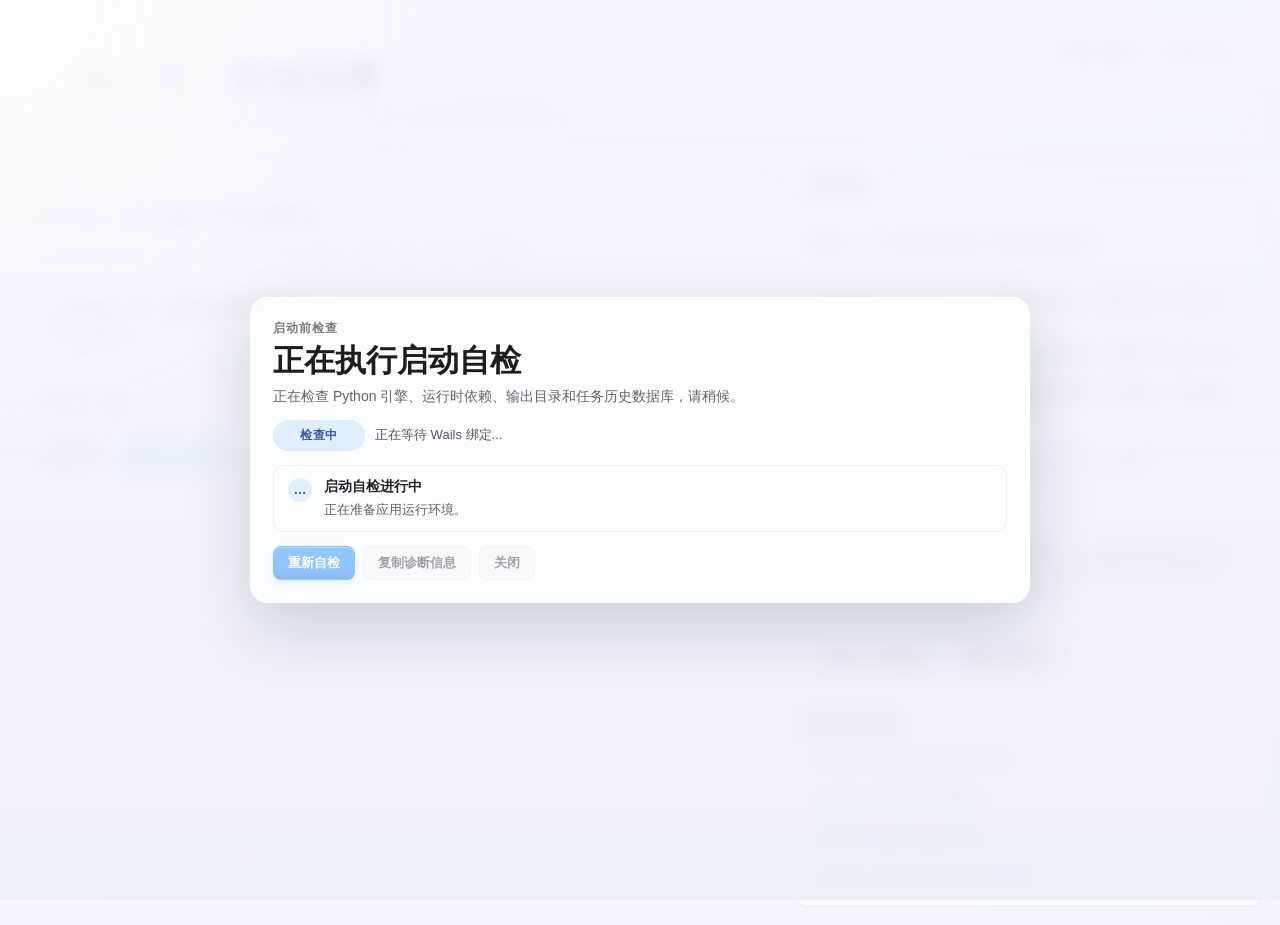
==== commit 2c1c8078: "Stabilize Wails app and update presentation assets" ====
--- a/appshell/frontend/index.html
+++ b/appshell/frontend/index.html
@@ -3,14 +3,14 @@
   <head>
     <meta charset="UTF-8" />
     <meta name="viewport" content="width=device-width, initial-scale=1.0" />
-    <title>Anomaly Repair Wizard</title>
+    <title>异常检测与修复向导</title>
     <link rel="stylesheet" href="./src/style.css" />
   </head>
   <body>
     <main class="app-shell">
       <header class="shell-topbar">
         <div class="shell-brand">
-          <p class="shell-kicker">SMART AUTOFIX</p>
+          <p class="shell-kicker">智能自动修复</p>
           <h1>一键上传，静候结果</h1>
           <p class="shell-subtitle">默认模式会自动扫描、修复、验证并在必要时回滚；高级工作台仍保留完整手动链路。</p>
         </div>
@@ -26,7 +26,7 @@
         <div class="smart-grid">
           <article class="result-card smart-home-card">
             <div class="smart-home-copy">
-              <p class="card-kicker">SMART HOME</p>
+              <p class="card-kicker">智能首页</p>
               <h2>选择文件后，先确认摘要，再开始智能处理</h2>
               <p class="core-message">
                 系统会默认走 <code>agent.session.auto</code>，自动完成扫描、修复、复扫、验证与回滚保护。
@@ -140,9 +140,9 @@
           <article class="result-card smart-run-card">
             <div class="status-row">
               <div class="status-main">
-                <span id="smart-run-status-pill" class="status-pill idle">idle</span>
+                <span id="smart-run-status-pill" class="status-pill idle">待命</span>
               </div>
-              <span id="smart-run-task-id">Task: -</span>
+              <span id="smart-run-task-id">任务: -</span>
             </div>
             <h2 id="smart-run-title">智能处理进行中</h2>
             <p id="smart-run-message" class="status-message">等待任务开始。</p>
@@ -282,7 +282,7 @@
             <article id="wizard-card" class="wizard-card">
               <header class="card-head">
                 <div class="card-head-top">
-                  <p id="card-kicker" class="card-kicker">STEP 1</p>
+                  <p id="card-kicker" class="card-kicker">第 1 步</p>
                   <button id="advanced-toggle-btn" class="btn-secondary btn-compact" type="button">高级模式: 关</button>
                 </div>
                 <h1 id="card-title">检测参数配置</h1>
@@ -421,9 +421,9 @@
                     <div class="status-row">
                       <div class="status-main">
                         <span id="status-icon" class="status-icon idle" aria-hidden="true">•</span>
-                        <span id="status-pill" class="status-pill idle">idle</span>
-                      </div>
-                      <span id="task-id-label">Task: -</span>
+                        <span id="status-pill" class="status-pill idle">待命</span>
+                      </div>
+                      <span id="task-id-label">任务: -</span>
                     </div>
 
                     <p id="status-message" class="status-message">等待任务开始</p>
@@ -686,13 +686,13 @@
     <section id="startup-gate" class="startup-gate">
       <div class="startup-panel">
         <header class="startup-head">
-          <p class="startup-kicker">PRE-FLIGHT</p>
+          <p class="startup-kicker">启动前检查</p>
           <h2 id="startup-title">正在执行启动自检</h2>
           <p id="startup-summary" class="startup-summary">正在检查 Python 引擎、依赖、输出目录和任务历史数据库，请稍候。</p>
         </header>
 
         <div class="startup-status-row">
-          <span id="startup-status-pill" class="startup-status-pill checking">checking</span>
+          <span id="startup-status-pill" class="startup-status-pill checking">检查中</span>
           <span id="startup-counts" class="startup-counts">等待检查结果...</span>
         </div>
 
@@ -720,6 +720,26 @@
       </div>
     </section>
 
-    <script type="module" src="./src/main.js"></script>
+    <script>
+      (() => {
+        const counts = document.getElementById("startup-counts");
+        if (counts) counts.textContent = "正在加载前端模块...";
+        const script = document.createElement("script");
+        script.src = "./src/main.js";
+        script.onerror = () => {
+          const title = document.getElementById("startup-title");
+          const summary = document.getElementById("startup-summary");
+          const pill = document.getElementById("startup-status-pill");
+          if (title) title.textContent = "前端启动失败";
+          if (summary) summary.textContent = "无法加载 ./src/main.js";
+          if (pill) {
+            pill.className = "startup-status-pill failed";
+            pill.textContent = "前端错误";
+          }
+          if (counts) counts.textContent = "前端模块加载失败。";
+        };
+        document.body.appendChild(script);
+      })();
+    </script>
   </body>
 </html>
